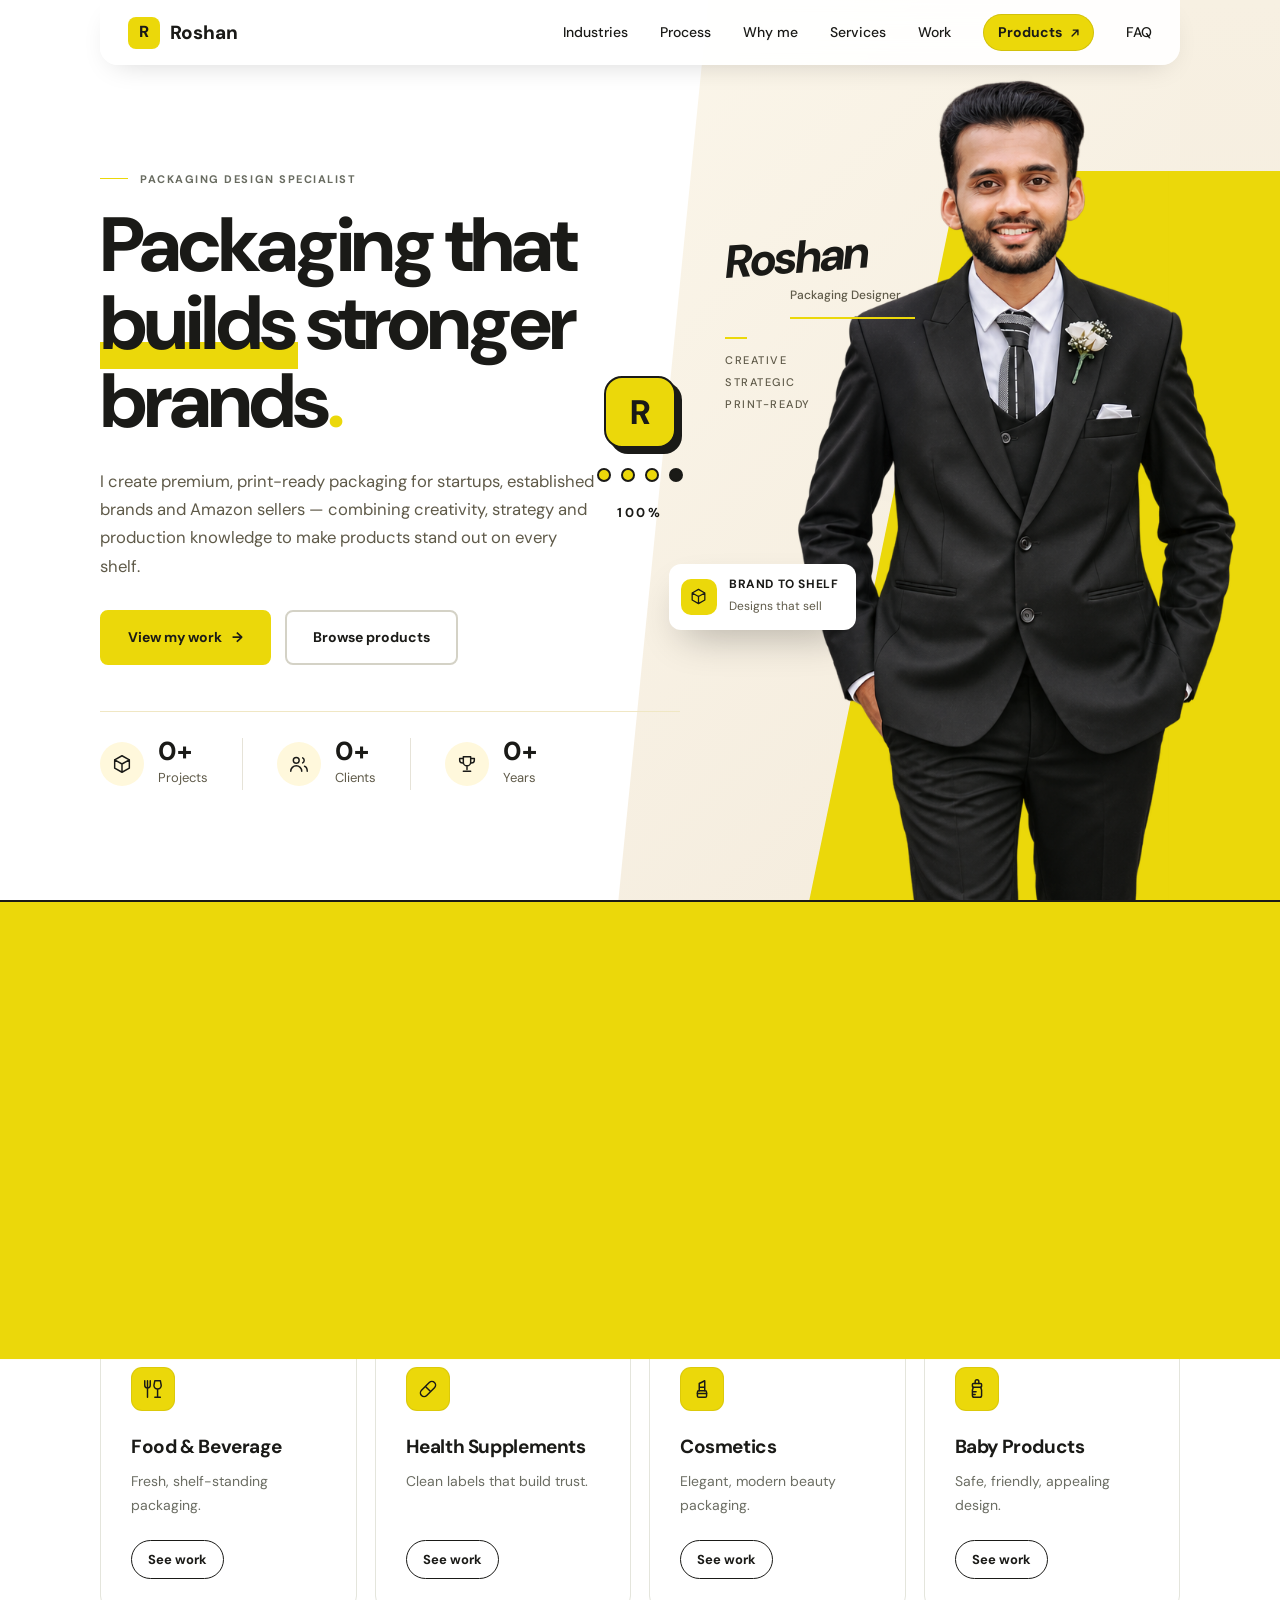
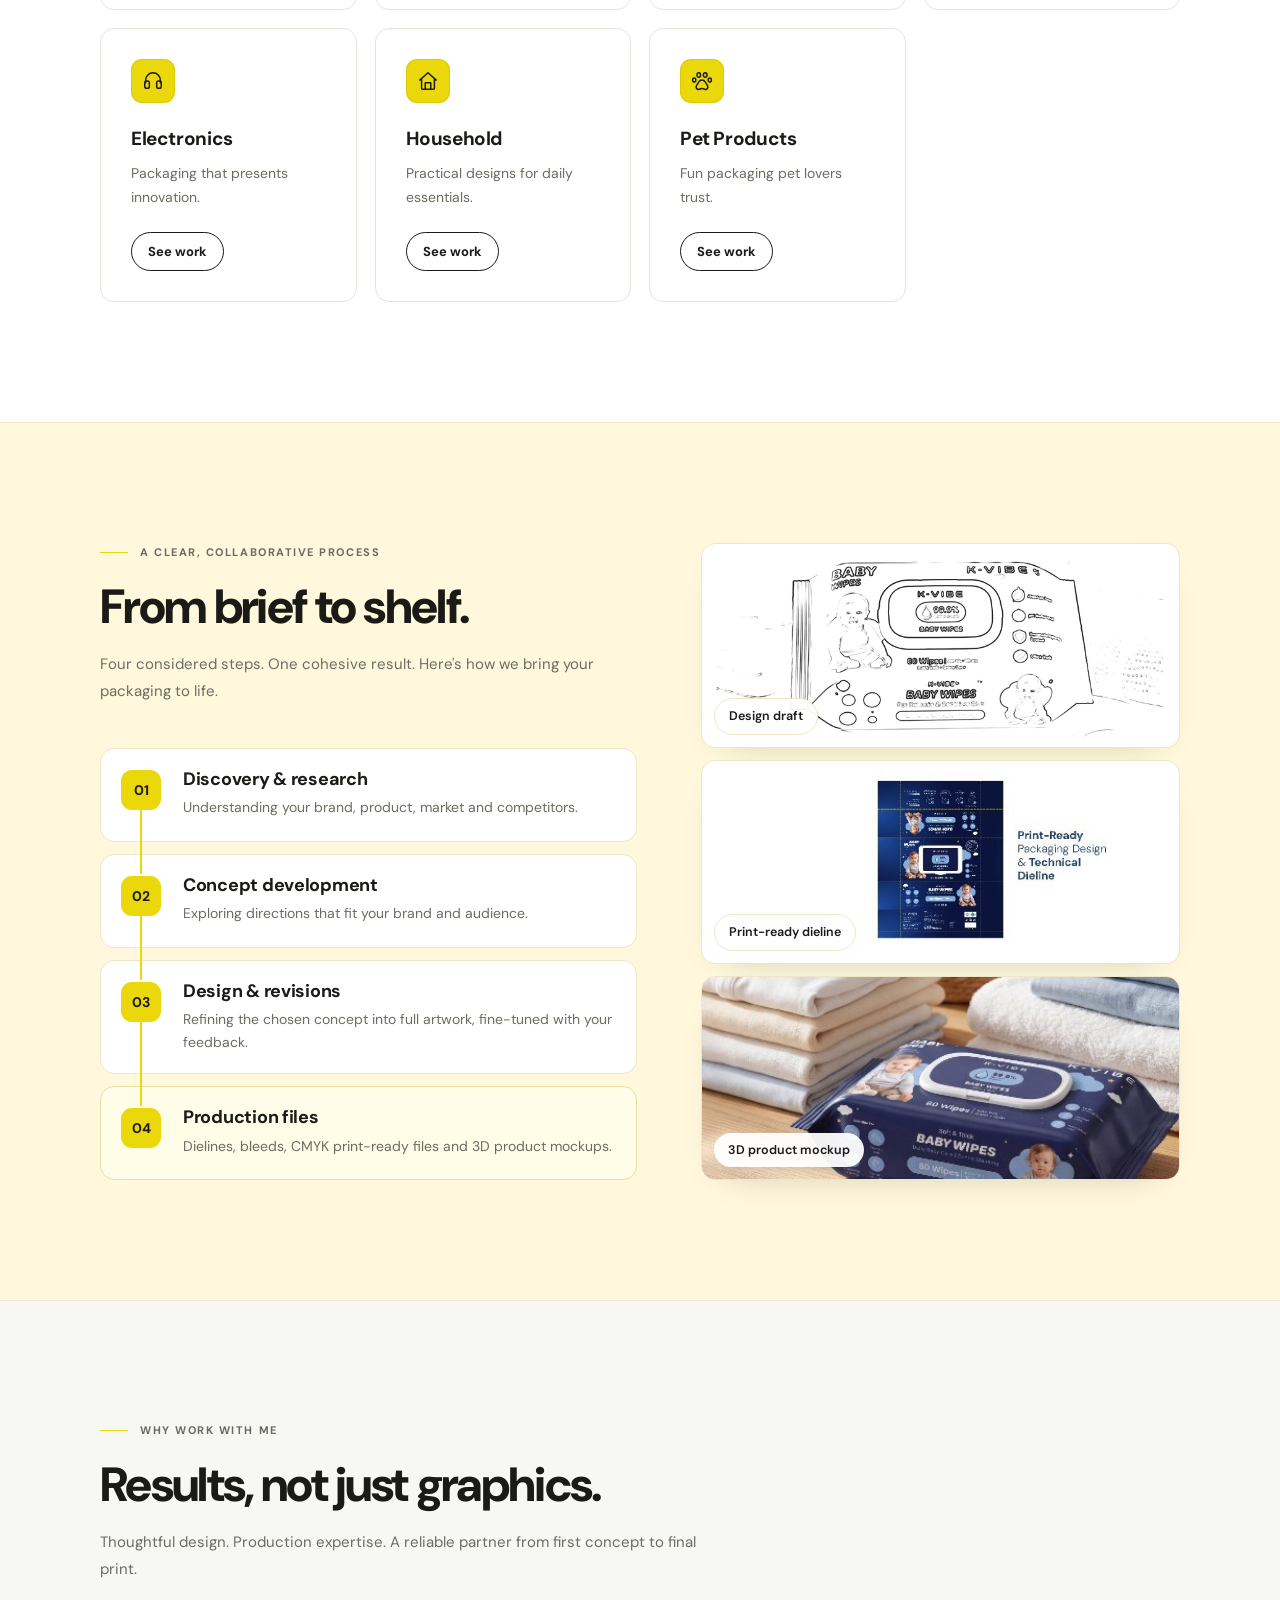
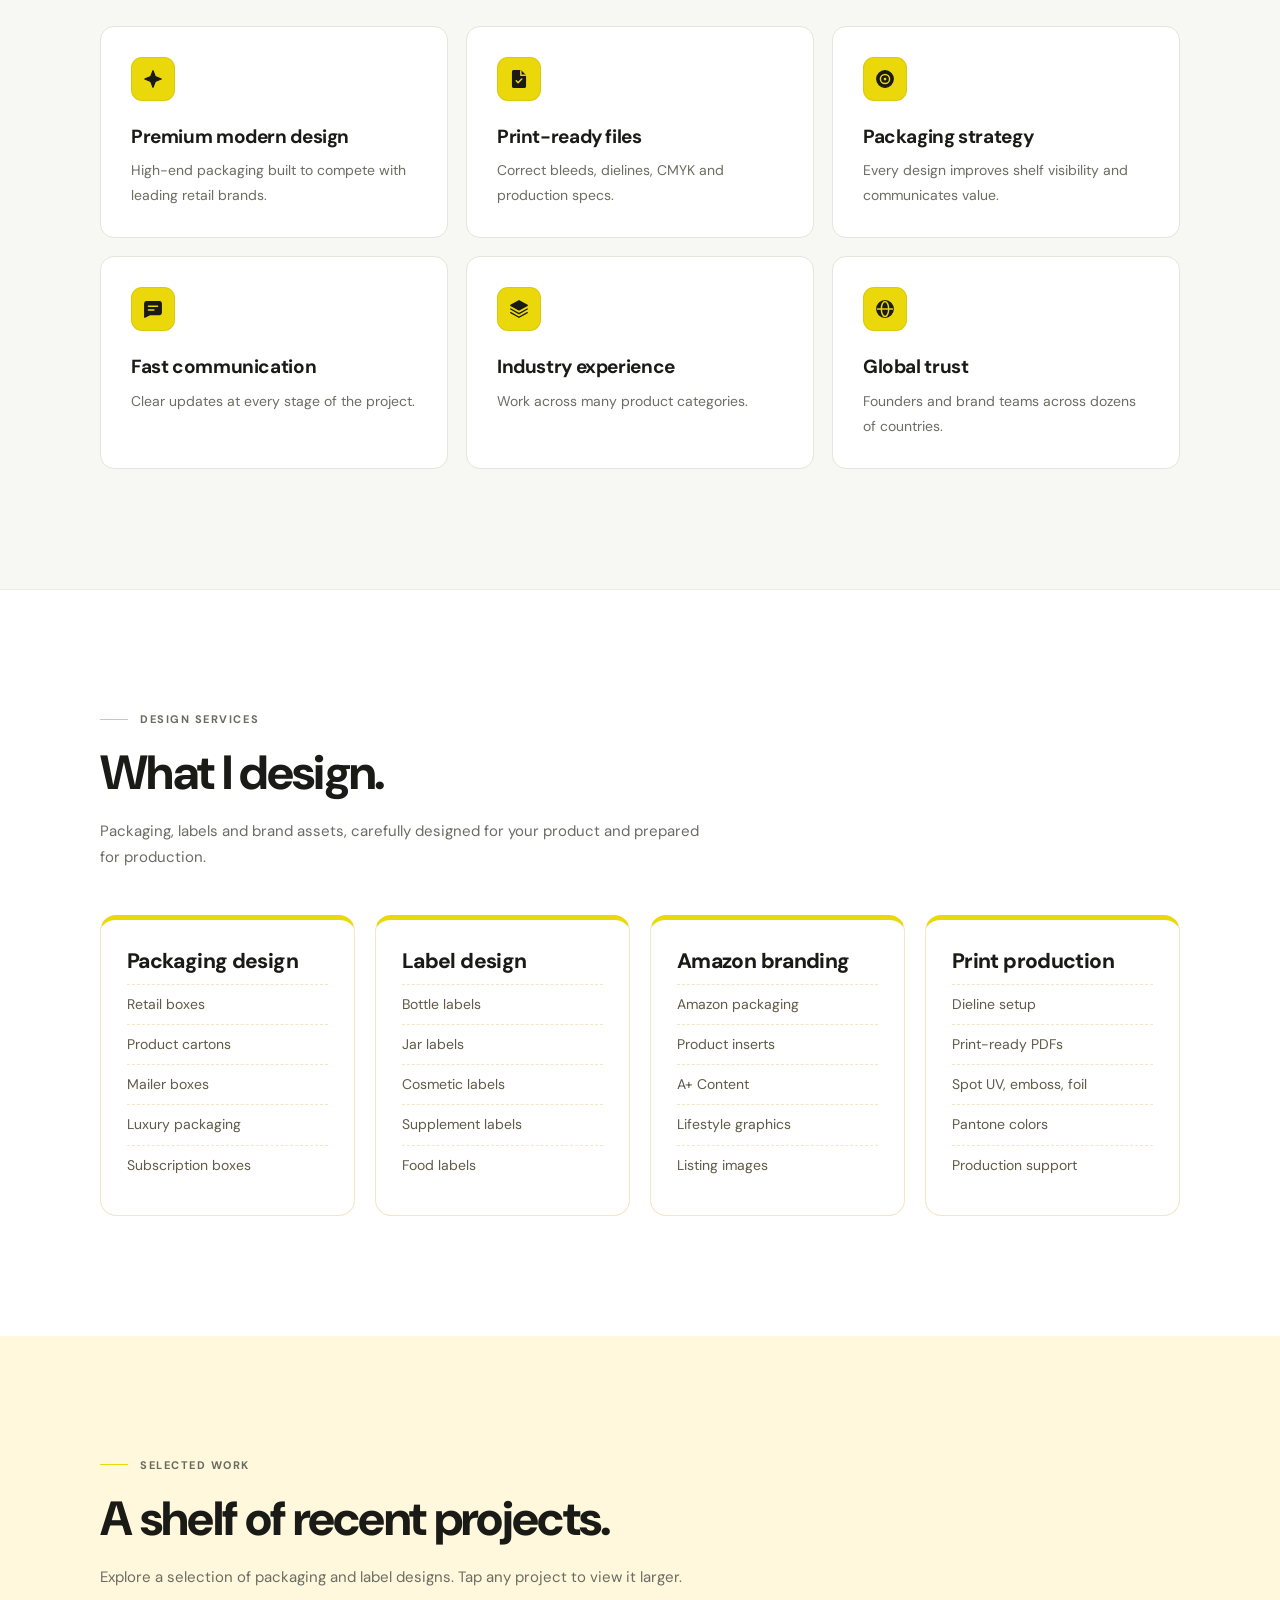
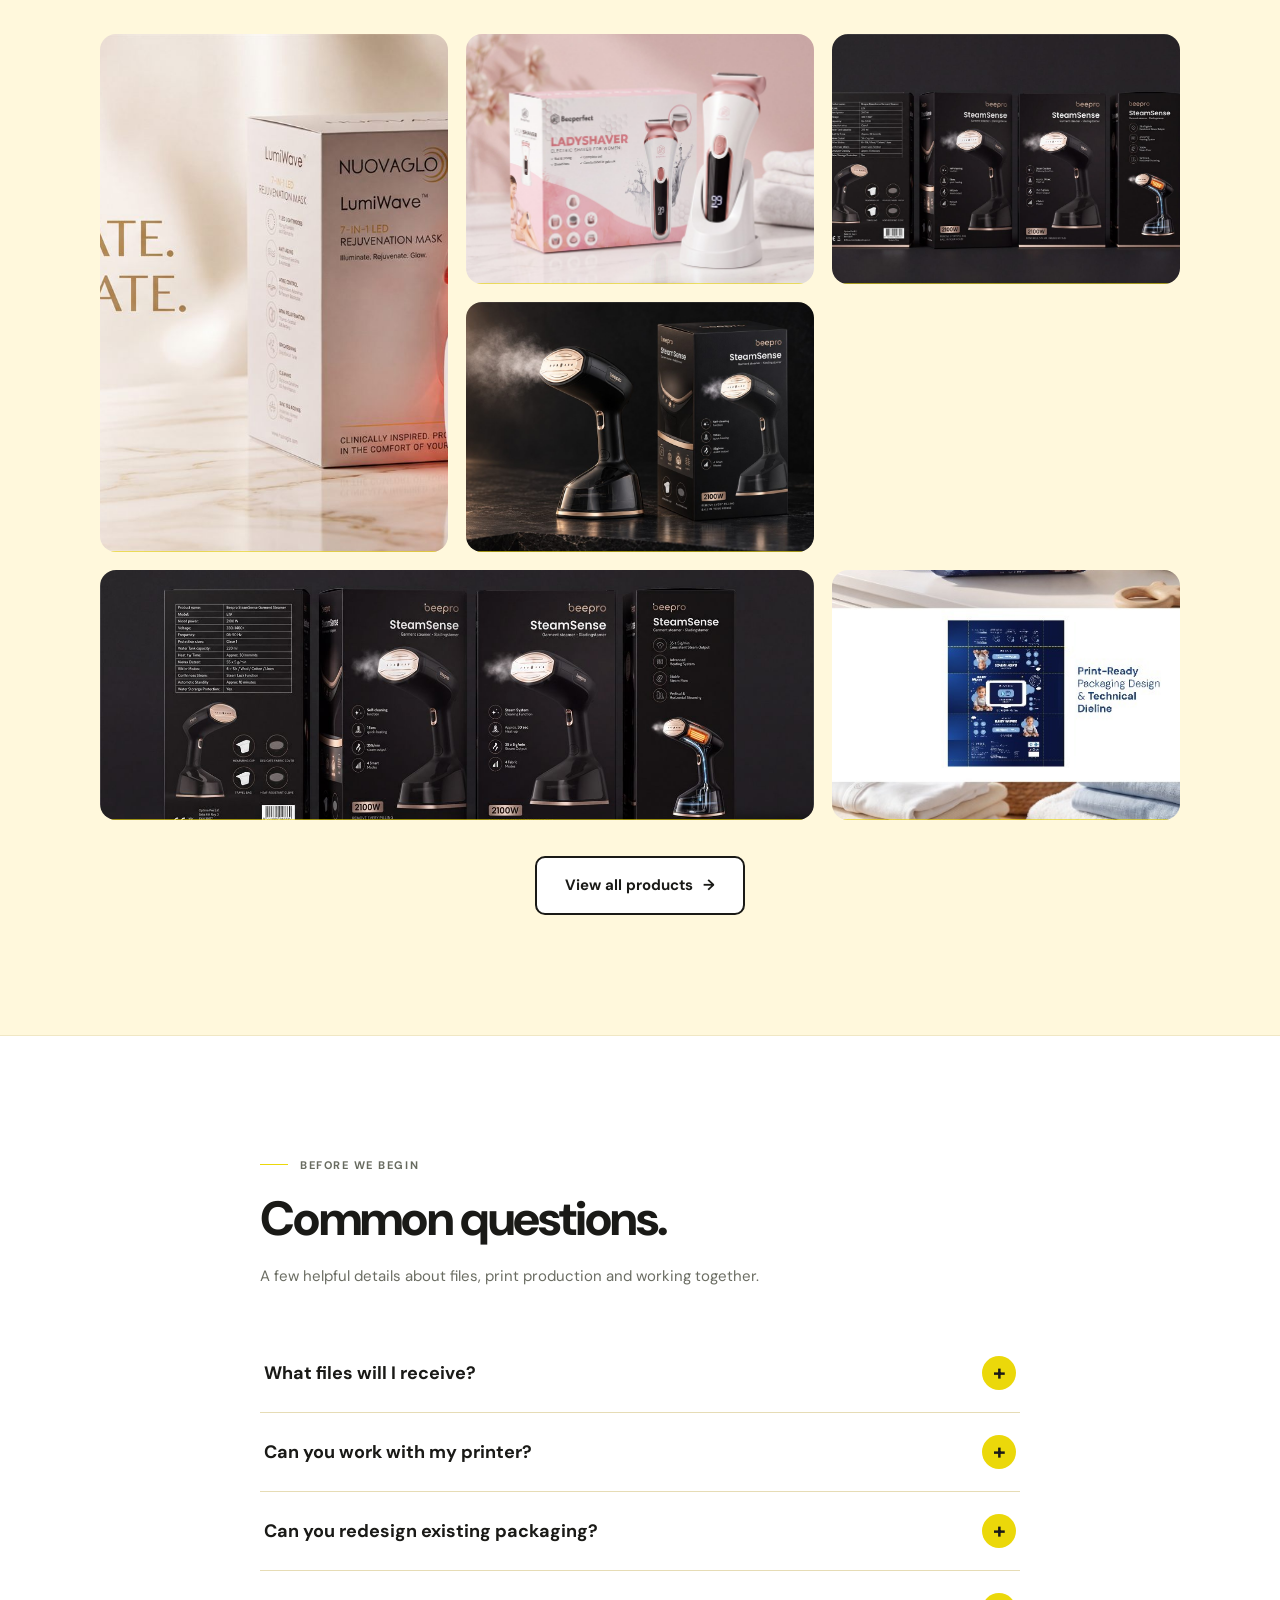
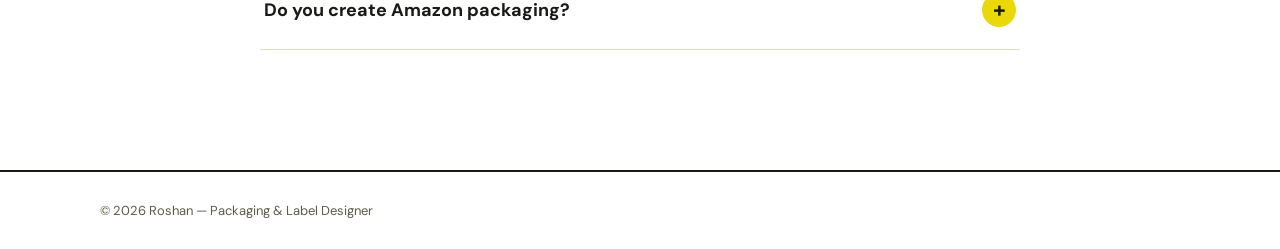
==== index.html @ 891d4c15 "Publish Roshan packaging portfolio site" ====
<!DOCTYPE html>
<html lang="en">
<head>
<meta charset="UTF-8">
<meta name="viewport" content="width=device-width, initial-scale=1, viewport-fit=cover">
<title>Roshan — Packaging &amp; Label Designer</title>
<meta name="description" content="Premium, print-ready packaging and label design for startups, established brands and Amazon sellers.">
<meta name="theme-color" content="#ebd80a">
<link rel="preconnect" href="https://fonts.googleapis.com">
<link rel="preconnect" href="https://fonts.gstatic.com" crossorigin>
<link href="https://fonts.googleapis.com/css2?family=DM+Sans:ital,opsz,wght@0,9..40,400;0,9..40,500;0,9..40,700;0,9..40,800;1,9..40,500&display=swap" rel="stylesheet">
<link rel="stylesheet" href="style.css">
</head>
<body class="loading">

<div id="preloader" aria-hidden="true">
  <i class="pane t"></i><i class="pane b"></i>
  <div class="pre-core">
    <div class="pre-logo"><i>R</i></div>
    <div class="cmyk"><i></i><i></i><i></i><i></i></div>
    <b id="pct">0%</b>
  </div>
</div>
<div id="progress"></div>

<header id="header">
  <div class="wrap bar">
    <a href="#top" class="logo"><i>R</i>Roshan</a>
    <nav id="nav">
      <a href="#industries">Industries</a><a href="#process">Process</a><a href="#why">Why me</a>
      <a href="#services">Services</a><a href="#work">Work</a><a href="products.html" class="nav-page">Products<svg viewBox="0 0 24 24" aria-hidden="true"><path d="M7 17 17 7M9 7h8v8"/></svg></a><a href="#faq">FAQ</a>
    </nav>
    <button id="burger" aria-label="Menu" aria-expanded="false"><span></span><span></span></button>
  </div>
</header>

<section class="hero" id="top">
  <div class="hero-inner">
    <div class="wrap hero-grid">
      <div class="hero-copy">
        <p class="eyebrow r-in" style="--d:.9s"><span></span>Packaging design specialist</p>
        <h1>
          <span class="ln"><span style="--d:1s">Packaging that</span></span>
          <span class="ln"><span style="--d:1.12s"><em>builds</em> stronger</span></span>
          <span class="ln"><span style="--d:1.24s">brands<b>.</b></span></span>
        </h1>
        <p class="lead r-in" style="--d:1.4s">I create premium, print-ready packaging for startups, established brands and Amazon sellers — combining creativity, strategy and production knowledge to make products stand out on every shelf.</p>
        <div class="cta r-in" style="--d:1.55s">
          <a href="#work" class="btn mag">View my work <span aria-hidden="true">→</span></a>
          <a href="products.html" class="btn ghost mag">Browse products</a>
        </div>
        <div class="stats r-in" style="--d:1.7s">
          <div class="stat">
            <span class="ico"><svg viewBox="0 0 24 24"><path d="M12 3l8 4.5v9L12 21l-8-4.5v-9L12 3zm0 9l8-4.5M12 12v9M12 12L4 7.5"/></svg></span>
            <p><b><i data-count="100">0</i>+</b><small>Projects</small></p>
          </div>
          <div class="stat">
            <span class="ico"><svg viewBox="0 0 24 24"><circle cx="9" cy="8" r="3.2"/><path d="M3 20c0-3.5 2.7-6 6-6s6 2.5 6 6M16 5.2a3.2 3.2 0 010 5.6M18 14.4c1.9.7 3 2.6 3 5.6"/></svg></span>
            <p><b><i data-count="50">0</i>+</b><small>Clients</small></p>
          </div>
          <div class="stat">
            <span class="ico"><svg viewBox="0 0 24 24"><path d="M8 4h8v6a4 4 0 01-8 0V4zM8 6H4v2a3 3 0 003 3M16 6h4v2a3 3 0 01-3 3M12 14v4M8 20h8"/></svg></span>
            <p><b><i data-count="5">0</i>+</b><small>Years</small></p>
          </div>
        </div>
      </div>
    </div>

    <div class="hero-visual">
      <div class="slab"></div>
      <img src="assets/Smiling Groom in Black Suit.png" alt="Roshan, packaging designer">
      <div class="sig r-in" style="--d:1.7s">
        <span class="script">Roshan</span>
        <small>Packaging Designer</small>
        <ul><li>Creative</li><li>Strategic</li><li>Print-ready</li></ul>
      </div>
      <div class="float-card r-in" style="--d:1.9s">
        <span class="ico sm"><svg viewBox="0 0 24 24"><path d="M12 3l8 4.5v9L12 21l-8-4.5v-9L12 3zm0 9l8-4.5M12 12v9M12 12L4 7.5"/></svg></span>
        <p><b>Brand to shelf</b><small>Designs that sell</small></p>
      </div>
    </div>
  </div>
</section>

<div class="marquee" aria-hidden="true"><div>
  <span>Food &amp; Beverage</span><span>Cosmetics</span><span>Supplements</span><span>Electronics</span><span>Pet Products</span><span>Baby Products</span><span>Household</span>
  <span>Food &amp; Beverage</span><span>Cosmetics</span><span>Supplements</span><span>Electronics</span><span>Pet Products</span><span>Baby Products</span><span>Household</span>
</div></div>

<section id="industries" class="sec">
  <div class="wrap">
    <div class="section-head rv"><p class="section-eyebrow">Industries I design for</p><h2>Packaging that sells on the shelf and prints right the first time.</h2>
      <p class="section-subtitle">I pair strong branding with production-ready artwork. Pick an industry to see selected work.</p></div>
    <div class="cards">
      <button class="card rv" data-industry="food"><span class="ic" aria-hidden="true"><svg viewBox="0 0 24 24" focusable="false"><path d="M3 3v5a3 3 0 0 0 6 0V3M6 3v18M14 3h6l1 5a4 4 0 0 1-8 0l1-5ZM17 12v9M14 21h6"/></svg></span><h3>Food &amp; Beverage</h3><p>Fresh, shelf-standing packaging.</p><span class="explore">See work</span></button>
      <button class="card rv" data-industry="health"><span class="ic" aria-hidden="true"><svg viewBox="0 0 24 24" focusable="false"><g transform="rotate(45 12 12)"><rect x="8" y="2" width="8" height="20" rx="4"/><path d="M8.4 12h7.2" style="stroke-linecap:butt"/></g></svg></span><h3>Health Supplements</h3><p>Clean labels that build trust.</p><span class="explore">See work</span></button>
      <button class="card rv" data-industry="cosmetics"><span class="ic" aria-hidden="true"><svg viewBox="0 0 24 24" focusable="false"><rect x="7" y="14" width="10" height="7" rx="1.5"/><path d="M9 14V6l6-3v11M9 10h6M7 17h10"/></svg></span><h3>Cosmetics</h3><p>Elegant, modern beauty packaging.</p><span class="explore">See work</span></button>
      <button class="card rv" data-industry="baby"><span class="ic" aria-hidden="true"><svg viewBox="0 0 24 24" focusable="false"><path d="M10 6V4a2 2 0 0 1 4 0v2M8 10l-1 3v6a2 2 0 0 0 2 2h6a2 2 0 0 0 2-2v-6l-1-3M7 15h4M7 18h3"/><rect x="7" y="6" width="10" height="4" rx="1"/></svg></span><h3>Baby Products</h3><p>Safe, friendly, appealing design.</p><span class="explore">See work</span></button>
      <button class="card rv" data-industry="electronics"><span class="ic" aria-hidden="true"><svg viewBox="0 0 24 24" focusable="false"><path d="M4 14v-3a8 8 0 0 1 16 0v3"/><rect x="3" y="12" width="5" height="8" rx="2"/><rect x="16" y="12" width="5" height="8" rx="2"/></svg></span><h3>Electronics</h3><p>Packaging that presents innovation.</p><span class="explore">See work</span></button>
      <button class="card rv" data-industry="household"><span class="ic" aria-hidden="true"><svg viewBox="0 0 24 24" focusable="false"><path d="m3 11 9-8 9 8M5 9.5V20a1 1 0 0 0 1 1h12a1 1 0 0 0 1-1V9.5M9 21v-7h6v7"/></svg></span><h3>Household</h3><p>Practical designs for daily essentials.</p><span class="explore">See work</span></button>
      <button class="card rv" data-industry="pet"><span class="ic" aria-hidden="true"><svg viewBox="0 0 24 24" focusable="false"><ellipse cx="8.5" cy="5.5" rx="2" ry="2.5"/><ellipse cx="15.5" cy="5.5" rx="2" ry="2.5"/><ellipse cx="3.5" cy="11" rx="1.75" ry="2.25"/><ellipse cx="20.5" cy="11" rx="1.75" ry="2.25"/><path d="M8.5 13a4 4 0 0 1 7 0l2.5 4a2.7 2.7 0 0 1-3.2 4L12 20l-2.8 1A2.7 2.7 0 0 1 6 17l2.5-4Z"/></svg></span><h3>Pet Products</h3><p>Fun packaging pet lovers trust.</p><span class="explore">See work</span></button>
    </div>
  </div>
</section>

<section id="process" class="sec">
  <div class="wrap proc">
    <div>
      <div class="section-head rv"><p class="section-eyebrow">A clear, collaborative process</p><h2>From brief to shelf.</h2><p class="section-subtitle">Four considered steps. One cohesive result. Here's how we bring your packaging to life.</p></div>
      <ol class="steps">
        <li class="rv"><b>Discovery &amp; research</b><p>Understanding your brand, product, market and competitors.</p></li>
        <li class="rv"><b>Concept development</b><p>Exploring directions that fit your brand and audience.</p></li>
        <li class="rv"><b>Design &amp; revisions</b><p>Refining the chosen concept into full artwork, fine-tuned with your feedback.</p></li>
        <li class="rv"><b>Production files</b><p>Dielines, bleeds, CMYK print-ready files and 3D product mockups.</p></li>
      </ol>
    </div>
    <div class="proc-show rv" aria-label="K-VIBE baby wipes: from design draft to print-ready dieline to 3D product mockup">
      <figure class="fit"><img loading="lazy" src="assets/process/step-draft.jpg?v=3" alt="Line-art draft of the K-VIBE baby wipes pack"><figcaption>Design draft</figcaption></figure>
      <figure class="fit"><img loading="lazy" src="assets/process/step-dieline.jpg" alt="Print-ready K-VIBE dieline with technical layout"><figcaption>Print-ready dieline</figcaption></figure>
      <figure><img loading="lazy" src="assets/process/step-final.jpg" alt="3D product mockup of the K-VIBE baby wipes pack"><figcaption>3D product mockup</figcaption></figure>
    </div>
  </div>
</section>

<section id="why" class="sec benefits">
  <div class="wrap">
    <div class="section-head rv">
      <p class="section-eyebrow">Why work with me</p><h2>Results, not just graphics.</h2>
      <p class="section-subtitle">Thoughtful design. Production expertise. A reliable partner from first concept to final print.</p>
    </div>
    <div class="grid3">
      <div class="tile rv"><span class="benefit-icon" aria-hidden="true"><svg viewBox="0 0 24 24" focusable="false"><path d="m12 3 2.5 6.5L21 12l-6.5 2.5L12 21l-2.5-6.5L3 12l6.5-2.5L12 3Z"/></svg></span><h3>Premium modern design</h3><p>High-end packaging built to compete with leading retail brands.</p></div>
      <div class="tile rv"><span class="benefit-icon" aria-hidden="true"><svg viewBox="0 0 24 24" focusable="false"><path d="M14 3H6a1 1 0 0 0-1 1v16a1 1 0 0 0 1 1h12a1 1 0 0 0 1-1V8l-5-5Z"/><path class="icon-detail" d="M14 3v5h5m-10 6 2 2 4-4"/></svg></span><h3>Print-ready files</h3><p>Correct bleeds, dielines, CMYK and production specs.</p></div>
      <div class="tile rv"><span class="benefit-icon" aria-hidden="true"><svg viewBox="0 0 24 24" focusable="false"><circle cx="12" cy="12" r="9"/><circle class="icon-detail" cx="12" cy="12" r="5"/><circle class="icon-cutout" cx="12" cy="12" r="1.5"/></svg></span><h3>Packaging strategy</h3><p>Every design improves shelf visibility and communicates value.</p></div>
      <div class="tile rv"><span class="benefit-icon" aria-hidden="true"><svg viewBox="0 0 24 24" focusable="false"><path d="M5 4h14a2 2 0 0 1 2 2v10a2 2 0 0 1-2 2H9l-6 3V6a2 2 0 0 1 2-2Z"/><path class="icon-detail" d="M7 9h10M7 13h6"/></svg></span><h3>Fast communication</h3><p>Clear updates at every stage of the project.</p></div>
      <div class="tile rv"><span class="benefit-icon" aria-hidden="true"><svg viewBox="0 0 24 24" focusable="false"><path d="m12 3 9 5-9 5-9-5 9-5Z"/><path class="icon-lines" d="m3 12 9 5 9-5M3 16l9 5 9-5"/></svg></span><h3>Industry experience</h3><p>Work across many product categories.</p></div>
      <div class="tile rv"><span class="benefit-icon" aria-hidden="true"><svg viewBox="0 0 24 24" focusable="false"><circle cx="12" cy="12" r="9"/><ellipse class="icon-detail" cx="12" cy="12" rx="4" ry="8.2"/><path class="icon-detail" d="M3.8 12h16.4"/></svg></span><h3>Global trust</h3><p>Founders and brand teams across dozens of countries.</p></div>
    </div>
  </div>
</section>

<section id="services" class="sec">
  <div class="wrap">
    <div class="section-head rv"><p class="section-eyebrow">Design services</p><h2>What I design.</h2><p class="section-subtitle">Packaging, labels and brand assets, carefully designed for your product and prepared for production.</p></div>
    <div class="grid4">
      <div class="svc rv"><h3>Packaging design</h3><ul><li>Retail boxes</li><li>Product cartons</li><li>Mailer boxes</li><li>Luxury packaging</li><li>Subscription boxes</li></ul></div>
      <div class="svc rv"><h3>Label design</h3><ul><li>Bottle labels</li><li>Jar labels</li><li>Cosmetic labels</li><li>Supplement labels</li><li>Food labels</li></ul></div>
      <div class="svc rv"><h3>Amazon branding</h3><ul><li>Amazon packaging</li><li>Product inserts</li><li>A+ Content</li><li>Lifestyle graphics</li><li>Listing images</li></ul></div>
      <div class="svc rv"><h3>Print production</h3><ul><li>Dieline setup</li><li>Print-ready PDFs</li><li>Spot UV, emboss, foil</li><li>Pantone colors</li><li>Production support</li></ul></div>
    </div>
  </div>
</section>

<section id="work" class="sec tint">
  <div class="wrap">
    <div class="section-head rv"><p class="section-eyebrow">Selected work</p><h2>A shelf of recent projects.</h2><p class="section-subtitle">Explore a selection of packaging and label designs. Tap any project to view it larger.</p></div>
    <div class="work">
      <figure class="rv w1"><img loading="lazy" src="assets/products/skincare-mask-box.jpg" alt="Skincare box system"><figcaption>Skincare box system</figcaption></figure>
      <figure class="rv"><img loading="lazy" src="assets/products/lady-shaver-box.jpg" alt="Lady Shaver Box"><figcaption>Lady Shaver Box</figcaption></figure>
      <figure class="rv"><img loading="lazy" src="assets/products/steamer-gift-box.jpg" alt="Steam Box"><figcaption>Steam Box</figcaption></figure>
      <figure class="rv"><img loading="lazy" src="assets/products/steamer-packaging.jpg" alt="Steamer packaging"><figcaption>Steamer packaging</figcaption></figure>
      <figure class="rv w2"><img loading="lazy" src="assets/products/steamer-gift-box.jpg" alt="Steamer gift box"><figcaption>Steamer gift box</figcaption></figure>
      <figure class="rv"><img loading="lazy" src="assets/mind MAP.jpeg" alt="Amazon insert card"><figcaption>Amazon insert card</figcaption></figure>
    </div>
    <div class="work-more rv"><a class="btn ghost" href="products.html">View all products <span aria-hidden="true">→</span></a></div>
  </div>
</section>

<section id="faq" class="sec">
  <div class="wrap narrow">
    <div class="section-head rv"><p class="section-eyebrow">Before we begin</p><h2>Common questions.</h2><p class="section-subtitle">A few helpful details about files, print production and working together.</p></div>
    <div class="faq">
      <div class="q rv"><button aria-expanded="false">What files will I receive?</button><div><p>AI source files, editable artwork, print-ready PDFs and high-resolution exports.</p></div></div>
      <div class="q rv"><button aria-expanded="false">Can you work with my printer?</button><div><p>Yes. I prepare artwork to your manufacturer's specs and can talk to your printer directly.</p></div></div>
      <div class="q rv"><button aria-expanded="false">Can you redesign existing packaging?</button><div><p>Absolutely. Refreshing an existing package or label is a common project.</p></div></div>
      <div class="q rv"><button aria-expanded="false">Do you create Amazon packaging?</button><div><p>Yes. I design for both retail shelves and e-commerce.</p></div></div>
    </div>
  </div>
</section>


<footer><div class="wrap"><span>© 2026 Roshan — Packaging &amp; Label Designer</span></div></footer>
<a href="#top" id="totop" aria-label="Back to top">↑</a>

<div class="modal" id="modal" aria-hidden="true">
  <div class="back" data-close></div>
  <div class="box" role="dialog" aria-modal="true" aria-labelledby="mTitle">
    <button class="x" data-close aria-label="Close">×</button>
    <h2 id="mTitle"></h2><p id="mDesc" class="muted"></p>
    <div class="gal" id="gal"></div>
  </div>
</div>

<script src="main.js"></script>
</body>
</html>
---- style.css ----
:root{
  --paper:#fff;--ink:#1a1a17;--soft:#5f5a49;--yellow:#ebd80a;--pale:#fff8dc;--pale2:#fff1b8;--line:#f0e7c4;
  --sans:'DM Sans',system-ui,-apple-system,'Segoe UI',sans-serif;
  --ease:cubic-bezier(.22,.68,0,1);--out:cubic-bezier(.16,1,.3,1);
}
*{margin:0;padding:0;box-sizing:border-box}
html{scroll-behavior:smooth;scroll-padding-top:80px;-webkit-text-size-adjust:100%}
body{font-family:var(--sans);background:var(--paper);color:var(--ink);line-height:1.65;overflow-x:hidden;-webkit-font-smoothing:antialiased}
body.loading{overflow:hidden}
img{max-width:100%;display:block}
a{color:inherit;text-decoration:none}
ul,ol{list-style:none}
button,input,textarea{font:inherit;color:inherit}
button{background:none;border:0;cursor:pointer}
::selection{background:var(--yellow);color:var(--ink)}
:focus-visible{outline:2px solid var(--ink);outline-offset:3px}
.wrap{width:min(1080px,100% - 40px);margin:0 auto}
.narrow{max-width:760px}
h1,h2,h3{font-weight:800;line-height:1.08;letter-spacing:-.03em}
h2{font-size:clamp(28px,4.4vw,50px)}
.muted{color:var(--soft);margin-top:16px}

.btn{display:inline-flex;align-items:center;justify-content:center;gap:10px;padding:15px 28px;background:var(--yellow);color:var(--ink);border-radius:10px;font-weight:700;font-size:15px;border:2px solid var(--yellow);transition:transform .35s var(--ease),box-shadow .35s,background .3s,color .3s}
.btn:hover{box-shadow:0 14px 28px -12px rgba(217,164,0,.9)}
.btn.ghost{background:#fff;border-color:var(--ink)}
.btn.ghost:hover{background:var(--ink);color:#fff;box-shadow:none}
.btn.small{padding:10px 18px;font-size:14px}

/* ===== entrance: curtain preloader ===== */
#preloader{position:fixed;inset:0;z-index:9999;display:grid;place-items:center;pointer-events:none}
.pane{position:absolute;left:0;right:0;height:50.5%;background:#fff;transition:transform 1.1s var(--out) .15s}
.pane.t{top:0}.pane.b{bottom:0;background:var(--yellow)}
.pre-core{position:relative;display:flex;flex-direction:column;align-items:center;gap:20px;transition:opacity .4s,transform .6s var(--ease)}
.pre-logo i{display:grid;place-items:center;width:72px;height:72px;border-radius:18px;background:var(--yellow);border:2px solid var(--ink);box-shadow:6px 6px 0 var(--ink);font:800 34px var(--sans);font-style:normal;animation:bob 1.2s var(--ease) infinite alternate}
@keyframes bob{to{transform:translateY(-8px) rotate(-4deg)}}
.cmyk{display:flex;gap:10px}
.cmyk i{width:14px;height:14px;border-radius:50%;background:var(--yellow);border:2px solid var(--ink);animation:pop 1s var(--ease) infinite alternate}
.cmyk i:nth-child(2){animation-delay:.12s}.cmyk i:nth-child(3){animation-delay:.24s}.cmyk i:nth-child(4){animation-delay:.36s;background:var(--ink)}
@keyframes pop{from{transform:scale(.55);opacity:.5}to{transform:scale(1.15);opacity:1}}
#pct{font-weight:700;letter-spacing:.2em;font-size:13px}
#preloader.done .pre-core{opacity:0;transform:scale(.9)}
#preloader.done .pane.t{transform:translateY(-101%)}
#preloader.done .pane.b{transform:translateY(101%)}
#progress{position:fixed;top:0;left:0;height:4px;width:100%;background:var(--yellow);transform:scaleX(0);transform-origin:left;z-index:900}

/* header */
#header{position:fixed;inset:0 0 auto;z-index:800;transition:transform .45s var(--ease),opacity .6s;}
body.loading #header{transform:translateY(-100%)}
#header.hide{transform:translateY(-100%)}
#header .bar{padding:14px 28px;background:rgba(255,255,255,.92);backdrop-filter:blur(12px);-webkit-backdrop-filter:blur(12px);border-radius:0 0 18px 18px;box-shadow:0 10px 30px -14px rgba(0,0,0,.2)}
.bar{display:flex;align-items:center;justify-content:space-between}
.logo{display:flex;align-items:center;gap:10px;font-weight:800;font-size:19px}
.logo i{width:32px;height:32px;border-radius:8px;background:var(--yellow);display:grid;place-items:center;font-style:normal;font-size:16px}
nav{display:flex;align-items:center;gap:32px}
nav a:not(.btn){font-size:14px;font-weight:500;position:relative}
nav a:not(.btn)::after{content:"";position:absolute;left:0;bottom:-6px;height:2px;width:100%;background:var(--yellow);transform:scaleX(0);transform-origin:left;transition:transform .3s var(--ease)}
nav a.on::after,nav a:hover::after{transform:scaleX(1)}
/* Products lives on its own page: show it as a yellow pill with an arrow */
nav a.nav-page{display:inline-flex;align-items:center;gap:6px;padding:7px 12px 7px 15px;border-radius:999px;background:var(--yellow);font-weight:700;box-shadow:inset 0 0 0 1px rgba(26,26,23,.12);transition:background .25s,color .25s}
nav a.nav-page::after{display:none}
nav a.nav-page svg{width:14px;height:14px;fill:none;stroke:currentColor;stroke-width:2.4;stroke-linecap:round;stroke-linejoin:round;transition:transform .3s var(--ease)}
nav a.nav-page:hover{background:var(--ink);color:#fff}
nav a.nav-page:hover svg{transform:translate(2px,-2px)}
nav a.nav-page.on{background:var(--ink);color:#fff}
#burger{display:none;width:40px;height:40px;position:relative}
#burger span{position:absolute;left:8px;right:8px;height:2px;background:var(--ink);transition:.35s var(--ease)}
#burger span:first-child{top:15px}#burger span:last-child{top:23px}
#burger.open span:first-child{top:19px;transform:rotate(45deg)}
#burger.open span:last-child{top:19px;transform:rotate(-45deg)}

/* ===== hero ===== */
.hero{position:relative;display:flex;min-height:clamp(640px,100svh,920px);overflow:hidden;background:#fff}
.hero::after{content:"";position:absolute;top:0;right:0;bottom:0;width:max(0px,calc((100% - 1440px) / 2));background:#f3eadb;z-index:0}
.hero-inner{position:relative;flex:1;width:min(1440px,100%);margin:0 auto;display:flex;align-items:center}
.hero-grid{position:relative;z-index:2;padding:130px 0 70px}
.hero-copy{max-width:580px}
.eyebrow{display:flex;align-items:center;gap:12px;font-size:11px;font-weight:700;letter-spacing:.14em;text-transform:uppercase;color:#686b60;margin-bottom:18px}
.eyebrow span{width:28px;height:1px;background:var(--yellow);flex:none}
.hero h1{font-size:clamp(42px,6vw,80px);line-height:1.02;letter-spacing:-.04em}
.ln{display:block;overflow:hidden;padding-bottom:.08em;margin-bottom:-.08em}
.ln>span{display:block;transform:translateY(110%) rotate(3deg);transform-origin:left bottom;transition:transform 1.1s var(--out) var(--d,0s)}
body:not(.loading) .ln>span{transform:none}
.hero h1 em{font-style:normal;position:relative;z-index:0;white-space:nowrap}
.hero h1 em::before{content:"";position:absolute;left:-.06em;right:-.06em;bottom:.06em;height:.34em;background:var(--yellow);z-index:-1;transform:scaleX(0);transform-origin:left;transition:transform 1s var(--out) 1.8s}
body:not(.loading) .hero h1 em::before{transform:scaleX(1)}
.hero h1 b{color:var(--yellow)}
.lead{margin-top:26px;color:var(--soft);font-size:clamp(15px,1.3vw,17px);line-height:1.7;max-width:500px}
.cta{display:flex;flex-wrap:wrap;gap:14px;margin-top:30px}
.cta .btn{padding:14px 26px;font-size:14px;border-radius:8px}
.cta .btn.ghost{border-color:#d4d2c6}
.cta .btn.ghost:hover{border-color:var(--ink)}
.stats{display:grid;grid-template-columns:repeat(3,auto);justify-content:start;margin-top:46px;padding-top:26px;border-top:1px solid var(--line)}
.stat{display:flex;align-items:center;gap:14px;padding:0 34px}
.stat:first-child{padding-left:0}
.stat+.stat{border-left:1px solid #e6e3d8}
.stat p b{display:block;font:800 26px var(--sans);line-height:1}
.stat p b i{font-style:normal}
.stat small{font-size:13px;color:var(--soft)}
.ico{flex:none;width:44px;height:44px;border-radius:50%;background:var(--pale);display:grid;place-items:center}
.ico svg{width:22px;height:22px;fill:none;stroke:var(--ink);stroke-width:1.6;stroke-linecap:round;stroke-linejoin:round}
.ico.sm{width:36px;height:36px;border-radius:10px;background:var(--yellow)}
.ico.sm svg{width:19px;height:19px}

.r-in{opacity:0;transform:translateY(30px);transition:opacity .9s var(--ease) var(--d,0s),transform .9s var(--ease) var(--d,0s)}
body:not(.loading) .r-in{opacity:1;transform:none}

/* hero visual: panel wipes in, slab rises, photo slides up */
.hero-visual{position:absolute;top:0;right:0;bottom:0;width:52%;z-index:1;background:linear-gradient(135deg,#fbf6ea,#f3eadb);clip-path:polygon(16% 0,100% 0,100% 100%,0 100%);transform:translateX(18%);opacity:0;transition:transform 1.4s var(--out) .75s,opacity 1s .75s}
body:not(.loading) .hero-visual{transform:none;opacity:1}
.slab{position:absolute;left:34%;right:2%;top:19%;bottom:0;background:var(--yellow);clip-path:polygon(42% 0,100% 0,100% 100%,0 100%)}
.hero-visual>img{position:absolute;left:50%;bottom:0;transform:translate(-46%,12%);opacity:0;height:92%;width:auto;max-width:none;object-fit:contain;object-position:bottom;transition:transform 1.3s var(--out) 1.15s,opacity 1s 1.15s}
body:not(.loading) .hero-visual>img{transform:translateX(-46%);opacity:1}
.sig{position:absolute;left:19%;top:26%;z-index:3;width:190px}
.script{display:block;font-weight:800;font-style:italic;font-size:46px;letter-spacing:-.04em;line-height:.95;color:var(--ink);transform:rotate(-4deg)}
.sig small{display:block;margin:8px 0 0 auto;padding:0 14px 12px 0;font-size:12px;font-weight:500;color:var(--soft);border-bottom:2px solid var(--yellow);width:max-content}
.sig ul{margin-top:18px;position:relative;padding-top:12px}
.sig ul::before{content:"";position:absolute;top:0;left:0;width:22px;height:2px;background:var(--yellow)}
.sig li{font-size:11px;font-weight:500;letter-spacing:.14em;text-transform:uppercase;color:var(--soft);line-height:2}
.float-card{position:absolute;left:9%;bottom:30%;z-index:3;display:flex;align-items:center;gap:12px;padding:12px 18px 12px 12px;background:#fff;border-radius:12px;box-shadow:0 18px 40px -14px rgba(0,0,0,.3)}
.float-card.r-in{animation:float 5s ease-in-out 2.6s infinite alternate}
.float-card b{display:block;font:700 12px var(--sans);letter-spacing:.05em;text-transform:uppercase}
.float-card small{font-size:12px;color:var(--soft)}
/* 1080px page width: keep the original hero layout inside the same column on desktop */
@media(min-width:1001px){
  .hero::after{display:none}
  .hero-inner{flex:none;width:min(1080px,100% - 40px)}
  .hero-inner .hero-grid{width:100%}
  /* carry the cream panel and yellow slab out to the right edge of the screen */
  .hero-visual{clip-path:polygon(16% 0,calc(100% + 50vw) 0,calc(100% + 50vw) 100%,0 100%)}
  .hero-visual::before,.hero-visual::after{content:"";position:absolute;bottom:0;width:50vw;z-index:-1}
  .hero-visual::before{top:0;left:100%;background:linear-gradient(#f7f0e2,#f3eadb)}
  .hero-visual::after{top:19%;left:97%;background:var(--yellow)}
  /* nudge the photo right so it clears the signature text */
  .hero-visual>img{left:66%}
}
/* narrower desktops: less room on the right, so shift the photo less and the signature left */
@media(min-width:1001px) and (max-width:1239px){
  .hero-visual>img{left:60%}
  .sig{left:13%}
}
@keyframes float{to{translate:0 -10px}}

.marquee{background:var(--yellow);overflow:hidden;padding:15px 0;border-block:2px solid var(--ink)}
.marquee div{display:flex;width:max-content;animation:slide 30s linear infinite}
.marquee span{font:700 18px var(--sans);padding:0 26px;white-space:nowrap}
.marquee span::after{content:"";display:inline-block;width:8px;height:8px;background:var(--ink);border-radius:50%;margin-left:52px}
@keyframes slide{to{transform:translateX(-50%)}}

/* sections */
.sec{padding:clamp(64px,10vw,120px) 0}
.sec.tint{background:var(--pale)}
.sec.dark{background:var(--yellow)}
.head{max-width:720px;margin-bottom:clamp(32px,5vw,52px)}
.head p{margin-top:16px;color:var(--soft);font-size:clamp(15px,1.5vw,17px)}
.dark .head p,.dark .muted{color:#3b3626}

.rv{opacity:0;transform:translateY(40px) scale(.98);transition:opacity .9s var(--out),transform .9s var(--out);transition-delay:var(--sd,0s)}
.rv.in{opacity:1;transform:none}
.steps li.rv{transform:translateX(-36px)}
.steps li.rv.in{transform:none}

.cards{display:grid;grid-template-columns:repeat(4,1fr);gap:18px}
.card{display:flex;flex-direction:column;align-items:flex-start;text-align:left;padding:26px 24px;background:#fff;border:1px solid var(--line);border-radius:16px;transition:border-color .3s,box-shadow .4s,opacity .9s var(--out),transform .9s var(--out)}
.card:hover{border-color:var(--yellow);box-shadow:0 22px 40px -20px rgba(217,164,0,.7)}
.ic{width:56px;height:56px;display:grid;place-items:center;font-size:26px;background:var(--yellow);border-radius:14px;margin-bottom:18px;transition:transform .4s var(--ease),background .3s}
.ic svg{width:28px;height:28px;fill:none;stroke:currentColor;stroke-width:1.65;stroke-linecap:round;stroke-linejoin:round}
.card:hover .ic{transform:rotate(-8deg) scale(1.1);background:var(--yellow)}
.card h3{font-size:20px;margin-bottom:6px}
.card p{font-size:14px;color:var(--soft);flex:1}
.explore{margin-top:20px;padding:9px 18px;border:2px solid var(--ink);border-radius:99px;font-size:13px;font-weight:700;transition:background .3s,color .3s}
.card:hover .explore,.card:focus-visible .explore{background:var(--ink);color:#fff}
/* Industry cards: match the Why me tiles (border, radius, icon square, type, hover) */
#industries .cards{gap:18px}
#industries .card{padding:30px;background:#fff;border:1px solid #e4e5dc;border-radius:14px;box-shadow:none;transition:border-color .3s,box-shadow .3s,opacity .9s var(--out),transform .9s var(--out)}
#industries .card.in:hover{transform:translateY(-3px);border-color:#d6d6bd;box-shadow:0 10px 28px -16px rgba(30,34,18,.18)}
#industries .ic{width:44px;height:44px;margin-bottom:24px;border:1px solid rgba(26,26,23,.08);border-radius:11px;background:var(--yellow);color:var(--ink)}
#industries .ic svg{width:22px;height:22px;stroke-width:1.6}
#industries .card:hover .ic{transform:none}
#industries .card h3{font-size:19px;font-weight:700;line-height:1.3;letter-spacing:-.02em;margin-bottom:9px}
#industries .card p{font-size:14px;line-height:1.75;color:#6b6d63}
#industries .explore{margin-top:22px;padding:8px 16px;border-width:1px;font-size:13px}
@media(max-width:700px){#industries .card{padding:26px}}

.grid3{display:grid;grid-template-columns:repeat(3,1fr);gap:20px}
.grid4{display:grid;grid-template-columns:repeat(4,1fr);gap:20px}
.tile{padding:32px 28px;background:#fff;border:2px solid var(--ink);border-radius:16px;box-shadow:6px 6px 0 var(--ink);transition:box-shadow .4s,opacity .9s var(--out),transform .9s var(--out)}
.tile:hover{transform:translate(-3px,-3px);box-shadow:9px 9px 0 var(--ink)}
.tile h3{font-size:20px;margin-bottom:10px}
.tile p{font-size:15px;color:var(--soft)}

/* Refined benefits section: soft surfaces and restrained brand accents. */
#why{background:#f7f7f3;border-block:1px solid #ecece5}
#why .grid3{gap:18px}
#why .tile{padding:30px;background:#fff;border:1px solid #e4e5dc;border-radius:14px;box-shadow:none;transition:border-color .3s,box-shadow .3s,opacity .9s var(--out),transform .9s var(--out)}
#why .tile:hover{transform:translateY(-3px);border-color:#d6d6bd;box-shadow:0 10px 28px -16px rgba(30,34,18,.18)}
#why .benefit-icon{display:grid;place-items:center;width:44px;height:44px;margin-bottom:24px;border:1px solid rgba(26,26,23,.08);box-shadow:none;border-radius:11px;background:var(--yellow);color:var(--ink)}
#why .benefit-icon svg{width:22px;height:22px;fill:currentColor;stroke:currentColor;stroke-width:1.4;stroke-linecap:round;stroke-linejoin:round}
#why .benefit-icon .icon-detail{fill:none;stroke:var(--yellow);stroke-width:1.6}
#why .benefit-icon .icon-cutout{fill:var(--yellow);stroke:none}
#why .benefit-icon .icon-lines{fill:none}
#why .tile h3{font-size:19px;font-weight:700;line-height:1.3;letter-spacing:-.02em;margin-bottom:9px}
#why .tile p{font-size:14px;line-height:1.75;color:#6b6d63;max-width:310px}
@media(max-width:700px){
  #why .tile{padding:26px}
}
.svc{padding:30px 26px;background:#fff;border:1px solid var(--line);border-top:5px solid var(--yellow);border-radius:16px;transition:box-shadow .4s,opacity .9s var(--out),transform .9s var(--out)}
.svc:hover{transform:translateY(-8px);box-shadow:0 24px 44px -22px rgba(217,164,0,.7)}
.svc h3{font-size:21px;margin-bottom:12px}
.svc li{font-size:14px;color:var(--soft);padding:8px 0;border-top:1px dashed var(--line)}

.work{display:grid;grid-template-columns:repeat(3,1fr);grid-auto-rows:clamp(200px,20vw,250px);gap:18px}
.work figure{position:relative;overflow:hidden;border-radius:16px;cursor:zoom-in;background:var(--pale2)}
.work .w1{grid-row:span 2}.work .w2{grid-column:span 2}
.work-more{display:flex;justify-content:center;margin-top:36px}
.work img{width:100%;height:100%;object-fit:cover;transition:transform .8s var(--ease)}
.work figure:hover img{transform:scale(1.07)}
.work figcaption{position:absolute;inset:auto 0 0;padding:14px 18px;background:var(--yellow);font-weight:700;transform:translateY(100%);transition:transform .5s var(--ease)}
.work figure:hover figcaption{transform:none}

.proc{display:grid;grid-template-columns:1fr 1fr;gap:70px;align-items:start}
.proc .head{margin-bottom:40px}
.proc-img{position:sticky;top:110px;aspect-ratio:4/5;overflow:hidden;border-radius:20px;border:2px solid var(--ink);box-shadow:10px 10px 0 var(--ink);background:var(--pale2)}
.proc-img img{width:100%;height:100%;object-fit:cover}

.steps{position:relative;padding-left:56px;counter-reset:s}
.steps li{position:relative;padding-bottom:40px;counter-increment:s}
.steps li:last-child{padding-bottom:0}
.steps li::before{content:counter(s);position:absolute;left:-56px;top:-4px;width:40px;height:40px;border-radius:50%;background:var(--yellow);border:2px solid var(--ink);display:grid;place-items:center;font:700 14px var(--sans);z-index:1}
.steps b{font:700 21px var(--sans)}
.steps p{color:var(--soft);font-size:15px;margin-top:4px}

/* Process: independent, numbered cards without a connecting timeline. */
#process{background:var(--pale);border-top:1px solid var(--line)}
/* Work and FAQ share the pale yellow background; a hairline separates them */
#faq{border-top:1px solid var(--line)}
#process .proc{grid-template-columns:1.12fr 1fr;gap:64px}
#process .steps{padding:0;display:grid;gap:12px}
#process .steps li{padding:19px 22px 19px 82px;background:#fff;border:1px solid #eee6c4;border-radius:14px;min-height:94px;transition:opacity .9s var(--out),transform .9s var(--out),background .25s,border-color .25s}
#process .steps li:hover{background:#fffdf3;border-color:#e2d48e}
#process .steps li::before{content:counter(s,decimal-leading-zero);left:20px;top:21px;width:40px;height:40px;border:0;border-radius:11px;background:var(--yellow);font-size:14px;font-weight:700;font-variant-numeric:tabular-nums}
#process .steps b{display:block;font-size:18px;font-weight:700;line-height:1.3;letter-spacing:-.015em}
#process .steps p{font-size:14px;line-height:1.65;color:#6b6d63;margin-top:5px}
#process .steps li:last-child{background:#fffce7;border-color:#e9dfa0}
/* yellow connector between the number badges to show the flow */
#process .steps li:not(:last-child)::after{content:"";position:absolute;left:39px;top:61px;bottom:-33px;width:2px;background:var(--yellow);z-index:2;pointer-events:none}
#process .proc-img{border:1px solid #e4e5dc;border-radius:18px;box-shadow:0 14px 40px -24px rgba(30,34,18,.2);aspect-ratio:4/5;background:#f7f7f3}
#process .proc-img img{height:100%;object-fit:cover}
/* three-stage case study panel, stretched to match the text column top and bottom */
#process .proc{align-items:stretch}
.proc-show{display:flex;flex-direction:column;gap:12px;height:100%}
.proc-show figure{position:relative;flex:1;min-height:150px;overflow:hidden;border-radius:14px;border:1px solid #eee6c4;background:#fff;box-shadow:0 14px 34px -26px rgba(30,34,18,.35)}
.proc-show img{position:absolute;inset:0;width:100%;height:100%;object-fit:cover;transition:transform .8s var(--out)}
.proc-show figure.fit img{object-fit:contain;padding:10px 0}
.proc-show figure:hover img{transform:scale(1.03)}
.proc-show figcaption{position:absolute;left:12px;bottom:12px;padding:7px 14px;background:rgba(255,255,255,.94);border-radius:999px;font-size:12.5px;font-weight:600;color:var(--ink);box-shadow:0 6px 16px -8px rgba(0,0,0,.25)}
.proc-show figure.fit figcaption{box-shadow:none;border:1px solid #eee6c4}
@media(max-width:1000px){#process .proc{grid-template-columns:1fr;gap:40px}.proc-show figure{min-height:0;aspect-ratio:2/1;flex:none}}
@media(max-width:560px){
  #process .steps li{padding:18px 18px 18px 74px}
  #process .steps li::before{left:17px;top:19px;width:38px;height:38px}
  #process .steps li:not(:last-child)::after{left:35px;top:57px;bottom:-31px}
  #process .steps b{font-size:17px}
}

/* One shared heading system for every content section. */
.section-head{max-width:720px;margin-bottom:44px}
.section-head .section-eyebrow{display:flex;align-items:center;gap:12px;margin:0 0 18px;font-size:11px;font-weight:700;line-height:1.65;letter-spacing:.14em;text-transform:uppercase;color:#686b60}
.section-eyebrow::before{content:"";width:28px;height:1px;flex:none;background:var(--yellow)}
.section-head h2{font-size:clamp(32px,4vw,48px);line-height:1.12;letter-spacing:-.035em;font-weight:800;margin:0}
.section-head .section-subtitle{max-width:600px;margin:18px 0 0;font-size:15px;line-height:1.75;font-weight:400;color:#6b6d63}
.dark .section-eyebrow,.dark .section-subtitle{color:#3b3626}
.dark .section-eyebrow::before{background:var(--ink)}
@media(max-width:700px){.section-head{margin-bottom:30px}}

.q{border-bottom:1px solid #e6dcb5}
.q button{width:100%;display:flex;justify-content:space-between;align-items:center;gap:16px;padding:22px 4px;font:700 clamp(16px,2vw,18px) var(--sans);text-align:left}
.q button::after{content:"+";font-size:22px;line-height:1;width:34px;height:34px;display:grid;place-items:center;flex:none;border-radius:50%;background:var(--yellow);transition:transform .35s var(--ease)}
.q.open button::after{transform:rotate(45deg)}
.q>div{display:grid;grid-template-rows:0fr;transition:grid-template-rows .4s var(--ease)}
.q.open>div{grid-template-rows:1fr}
.q>div p{overflow:hidden;color:var(--soft);font-size:15px}
.q.open>div p{padding-bottom:22px}

.two{display:grid;grid-template-columns:.9fr 1.1fr;gap:70px;align-items:start}
.info{margin-top:26px;font-weight:500}
.info span{display:block;font-size:13px;font-weight:700;margin-bottom:2px;opacity:.7}
form{display:grid;gap:16px}
label{font-size:13px;font-weight:700;display:grid;gap:8px}
input,textarea{width:100%;background:#fff;border:2px solid var(--ink);border-radius:10px;padding:14px 16px;font-weight:400;transition:box-shadow .3s}
input:focus,textarea:focus{outline:0;box-shadow:5px 5px 0 var(--ink)}
textarea{min-height:130px;resize:vertical}
form .btn{justify-self:start;background:var(--ink);border-color:var(--ink);color:#fff}
footer{background:#fff;border-top:2px solid var(--ink);color:var(--soft);padding:28px 0 calc(28px + env(safe-area-inset-bottom,0px));font-size:13px}
footer .wrap{display:flex;justify-content:space-between;flex-wrap:wrap;gap:12px}
#totop{position:fixed;right:20px;bottom:calc(20px + env(safe-area-inset-bottom,0px));width:46px;height:46px;border-radius:50%;background:var(--yellow);border:2px solid var(--ink);font-weight:700;display:grid;place-items:center;z-index:700;opacity:0;transform:translateY(16px);pointer-events:none;transition:.35s var(--ease)}
#totop.show{opacity:1;transform:none;pointer-events:auto}

/* modal */
.modal{position:fixed;inset:0;z-index:9000;display:grid;place-items:center;padding:20px;visibility:hidden;opacity:0;transition:opacity .35s,visibility .35s}
.modal.open{visibility:visible;opacity:1}
.back{position:absolute;inset:0;background:rgba(26,22,5,.6);backdrop-filter:blur(8px)}
.box{
  position:relative;
  width:min(1100px,100%);
  max-height:90vh;
  overflow-y:auto;
  overflow-x:hidden;
  background:#fff;
  border-top:6px solid var(--yellow);
  border-radius:20px;
  padding:clamp(22px,4vw,42px);
  transform:translateY(30px) scale(.97);
  transition:transform .45s var(--ease);
}
.modal.open .box{transform:none}
.box h2{font-size:clamp(24px,4vw,42px);padding-right:50px}
.box .muted{margin:8px 0 26px}
.x{position:absolute;top:16px;right:16px;width:42px;height:42px;border:2px solid var(--ink);border-radius:50%;font-size:24px;line-height:1;transition:.3s}
.x:hover{background:var(--yellow);transform:rotate(90deg)}
.gal{
  display:flex;
  flex-direction:column;
  gap:24px;
}

.gal a{
  display:block;
  width:100%;
  overflow:visible;
  border-radius:12px;
  background:var(--pale);
}

.gal img{
  display:block;
  width:100%;
  height:auto;
  max-width:100%;
  object-fit:contain;
  border-radius:12px;
  transition:transform .6s var(--ease);
}

.gal a:hover img{
  transform:scale(1.01);
}

.box.single .gal{
  display:block;
}

.box.single .gal a{
  width:100%;
  max-height:none;
}

.box.single .gal img{
  width:100%;
  height:auto;
  max-height:none;
  object-fit:contain;
}
/* ===== responsive ===== */
@media(max-width:1100px){
  .cards{grid-template-columns:repeat(3,1fr)}
  .grid4{grid-template-columns:repeat(2,1fr)}
  nav{gap:22px}
}
@media(max-width:1000px){
  .cards,.grid3{
  grid-template-columns:repeat(2,1fr)
}
  .work{grid-template-columns:repeat(2,1fr)}.work .w2{grid-column:span 2}
  .two,.proc{grid-template-columns:1fr;gap:44px}
  .proc-img{position:relative;top:0;aspect-ratio:4/3}

  #burger{display:block}
  nav{position:fixed;inset:0 0 auto;padding:90px 24px 30px;flex-direction:column;align-items:flex-start;gap:18px;background:#fff;border-bottom:4px solid var(--yellow);box-shadow:0 20px 40px rgba(0,0,0,.12);transform:translateY(-110%);transition:transform .5s var(--ease);z-index:-1}
  nav.open{transform:none}
  nav a:not(.btn){font-size:24px;font-weight:700}
  nav a.nav-page{margin-left:-15px;padding:6px 16px 6px 15px}
  nav a.nav-page svg{width:18px;height:18px}

  .hero{min-height:0}
  .hero::after{display:none}
  .hero-inner{flex-direction:column;align-items:stretch}
  .hero-grid{padding:110px 0 30px}
  .hero-visual{position:relative;width:100%;height:min(520px,120vw);clip-path:none;transform:translateY(60px)}
  .slab{left:22%;top:14%}
  .hero-visual>img{height:100%}
  .sig{left:6%;top:12%}
  .float-card{left:6%;bottom:12%}
}
@media(max-width:560px){
  .wrap{width:calc(100% - 32px)}
  #header .bar{padding:10px 16px}
  .cards,.grid3,.grid4,.gal{grid-template-columns:1fr}
  .work{grid-template-columns:1fr;grid-auto-rows:240px}.work .w1{grid-row:span 1}.work .w2{grid-column:span 1}
  .stats{grid-template-columns:repeat(3,1fr)}
  .stat{padding:0 10px;gap:0}.stat:first-child{padding-left:0}
  .stat .ico{display:none}
  .stat p b{font-size:22px}
  .cta .btn,form .btn{width:100%}
  footer .wrap{flex-direction:column}
  .hero-visual{height:min(440px,115vw)}
  .script{font-size:36px}
  .sig{width:150px}
  .float-card{padding:10px 14px 10px 10px}
  .proc-img{box-shadow:6px 6px 0 var(--ink)}
}
@media(hover:none){.work figcaption{transform:none}}
@media(prefers-reduced-motion:reduce){
  *,*::before,*::after{animation-duration:.01ms!important;animation-iteration-count:1!important;transition-duration:.01ms!important;transition-delay:0s!important}
  html{scroll-behavior:auto}
}
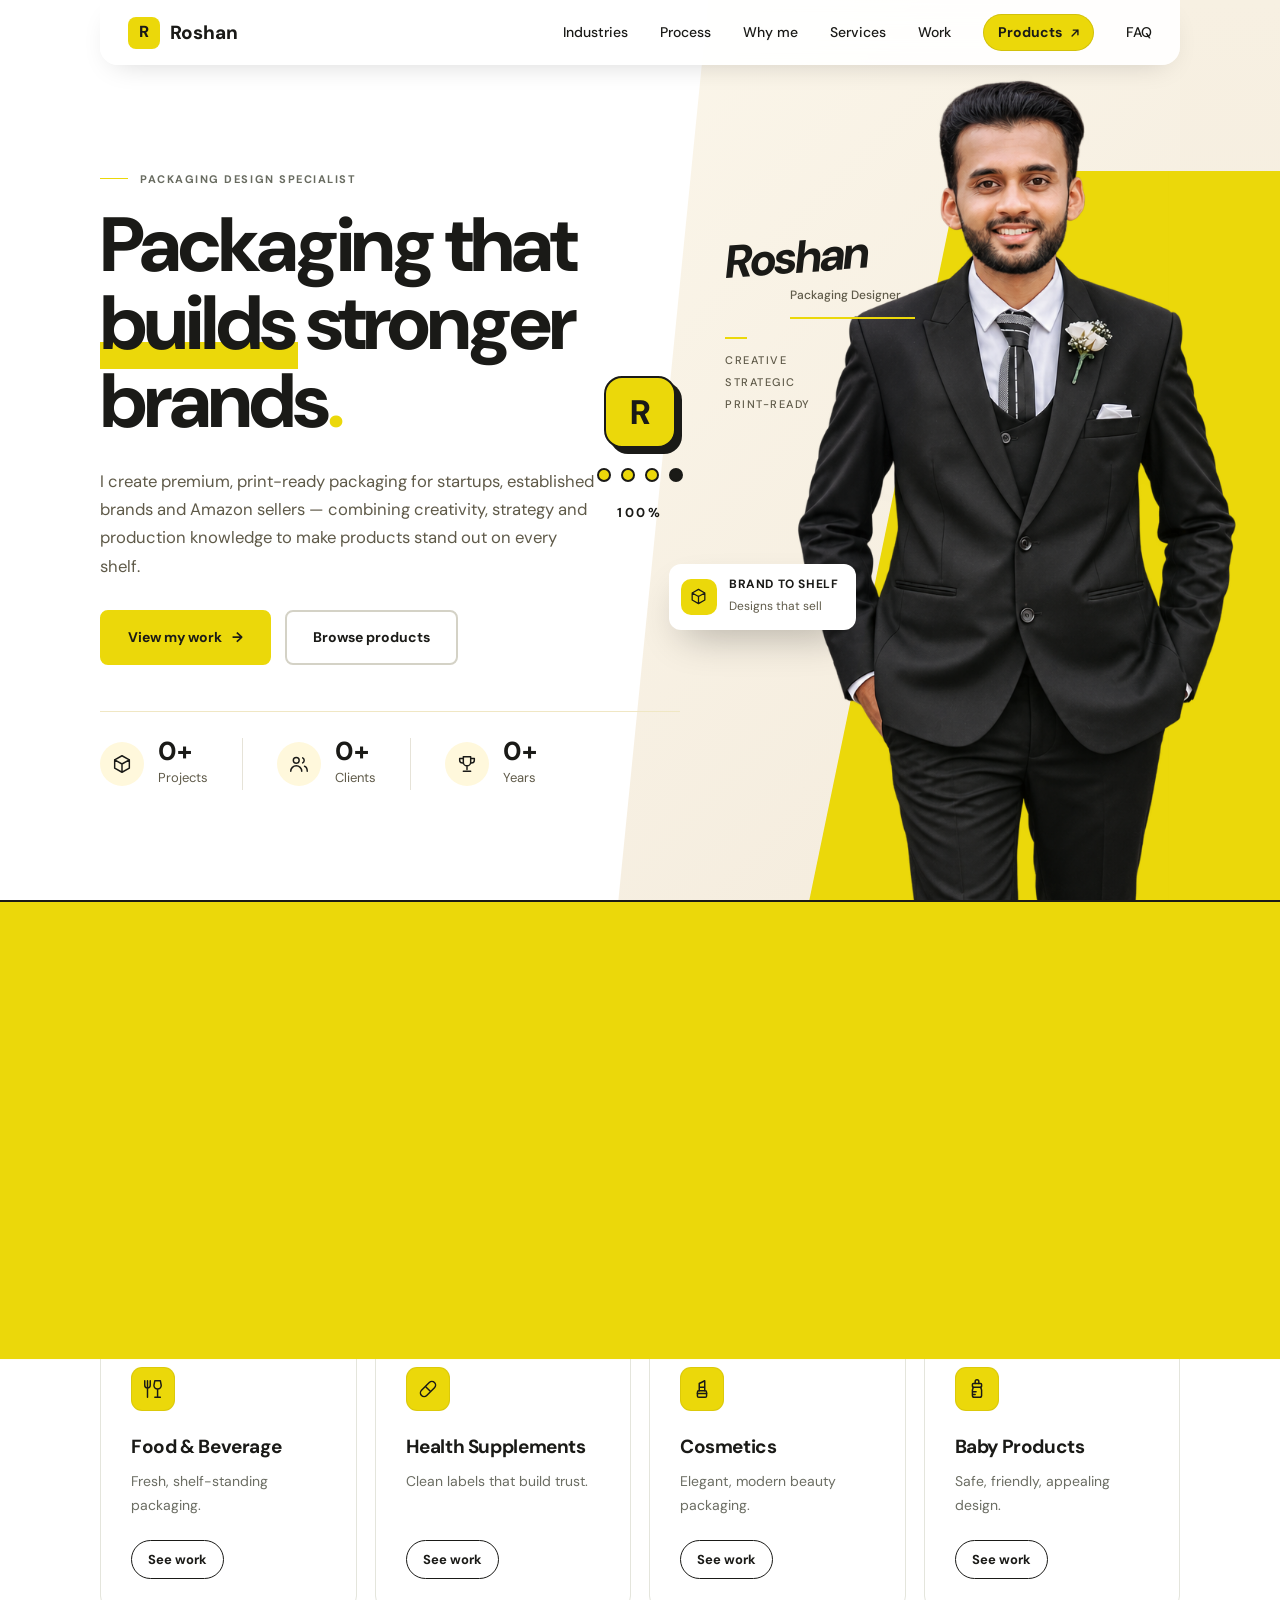
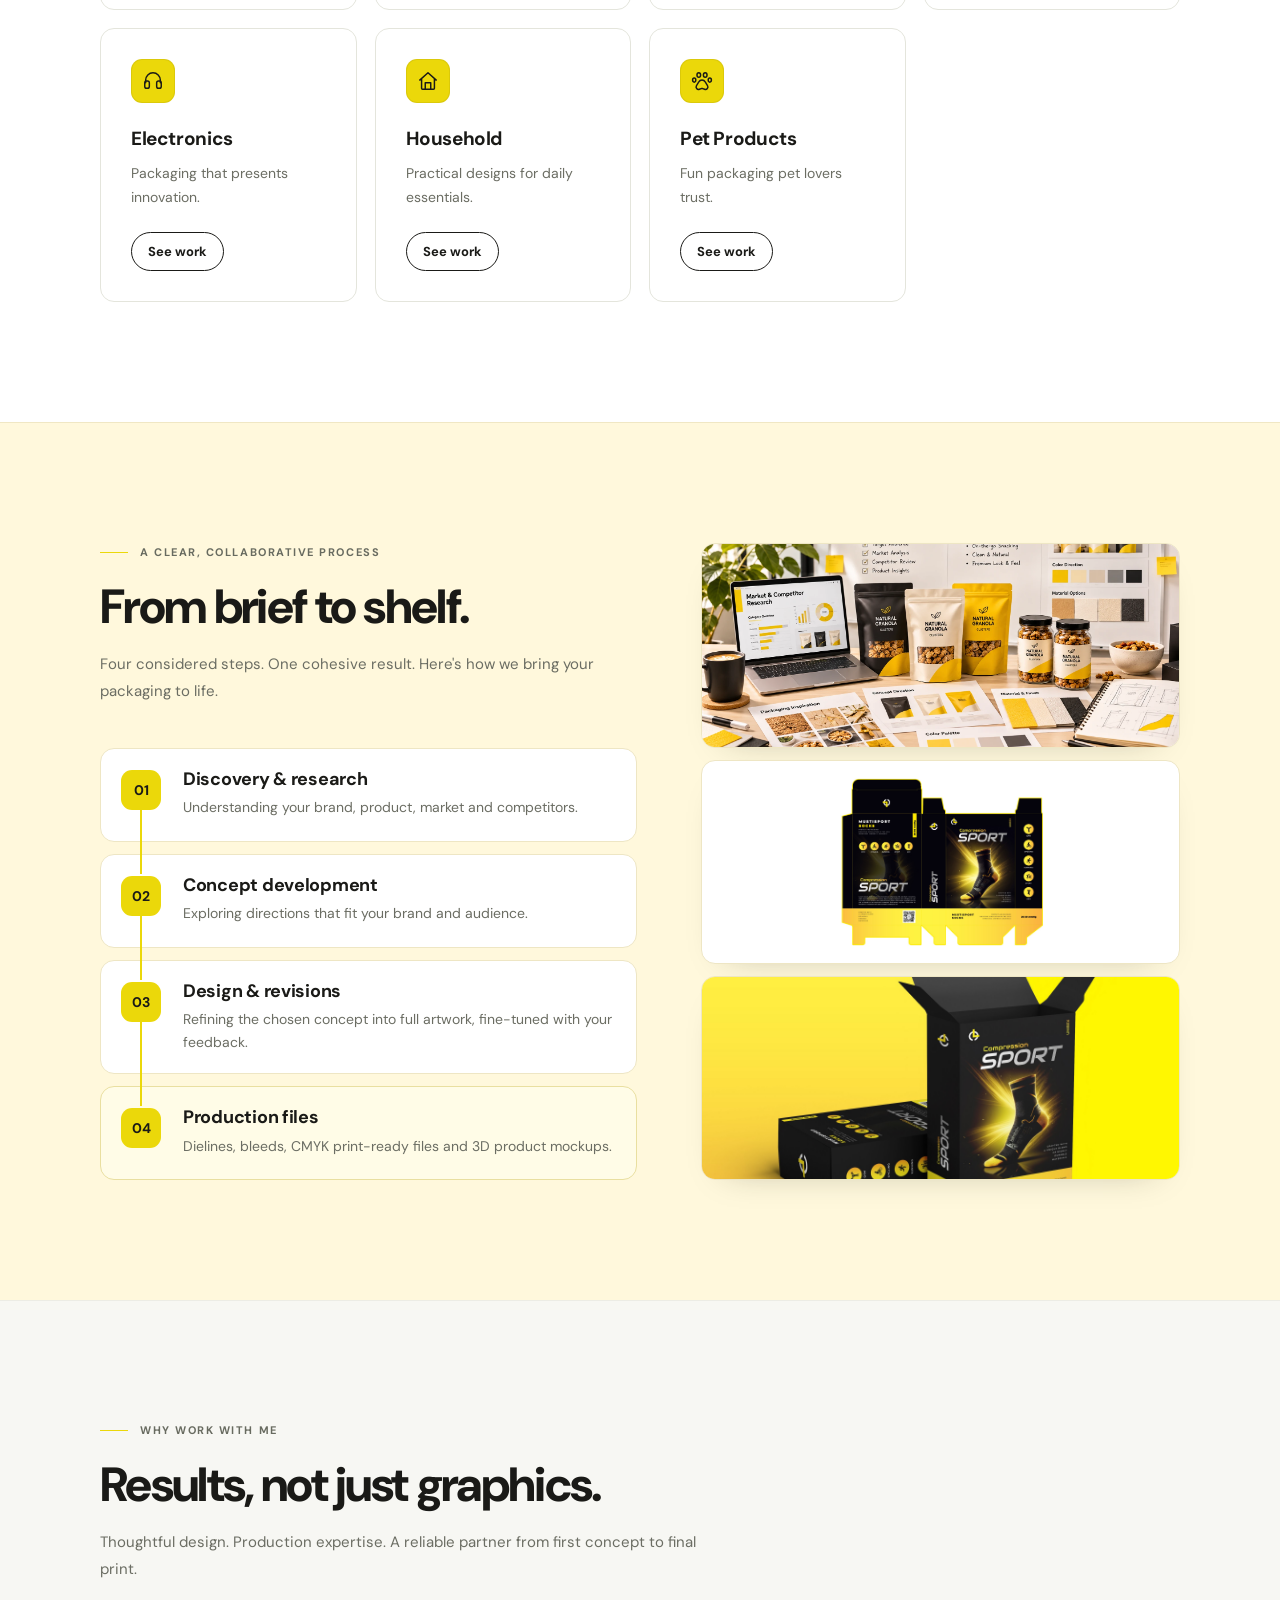
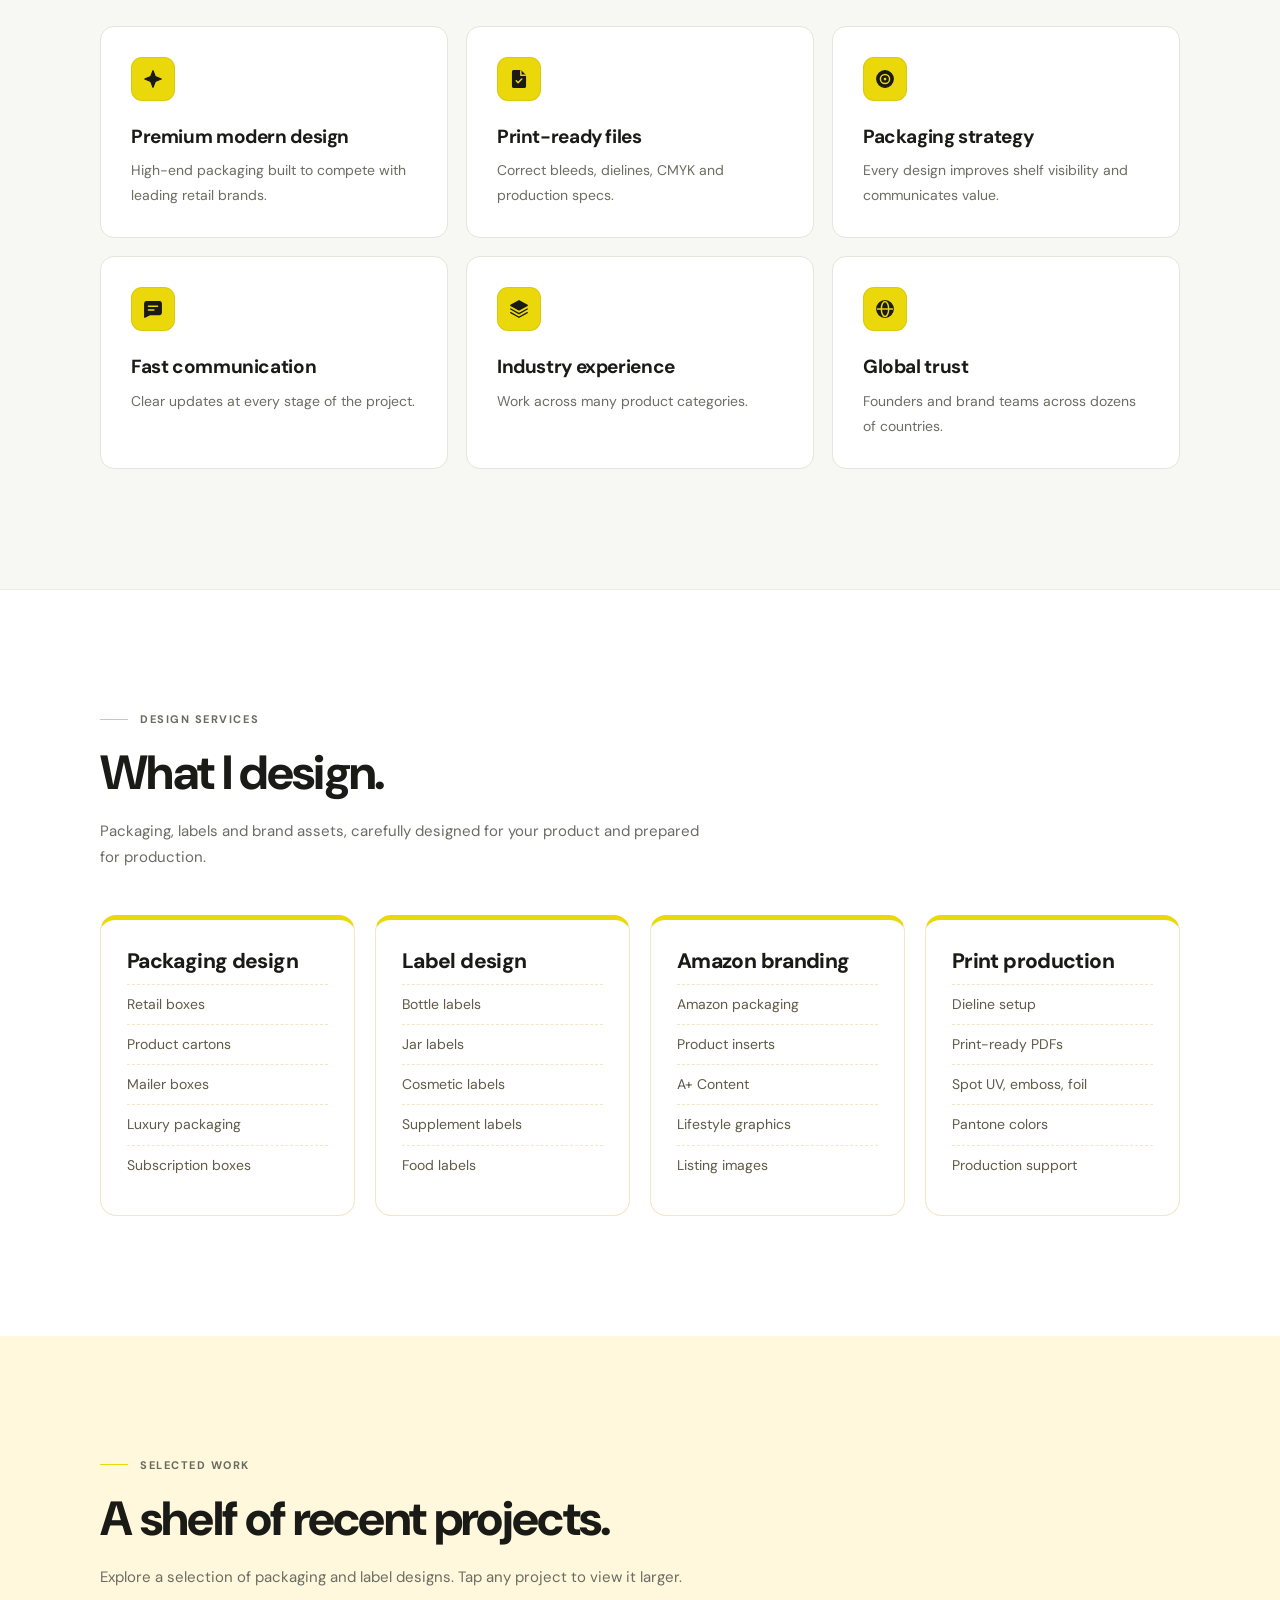
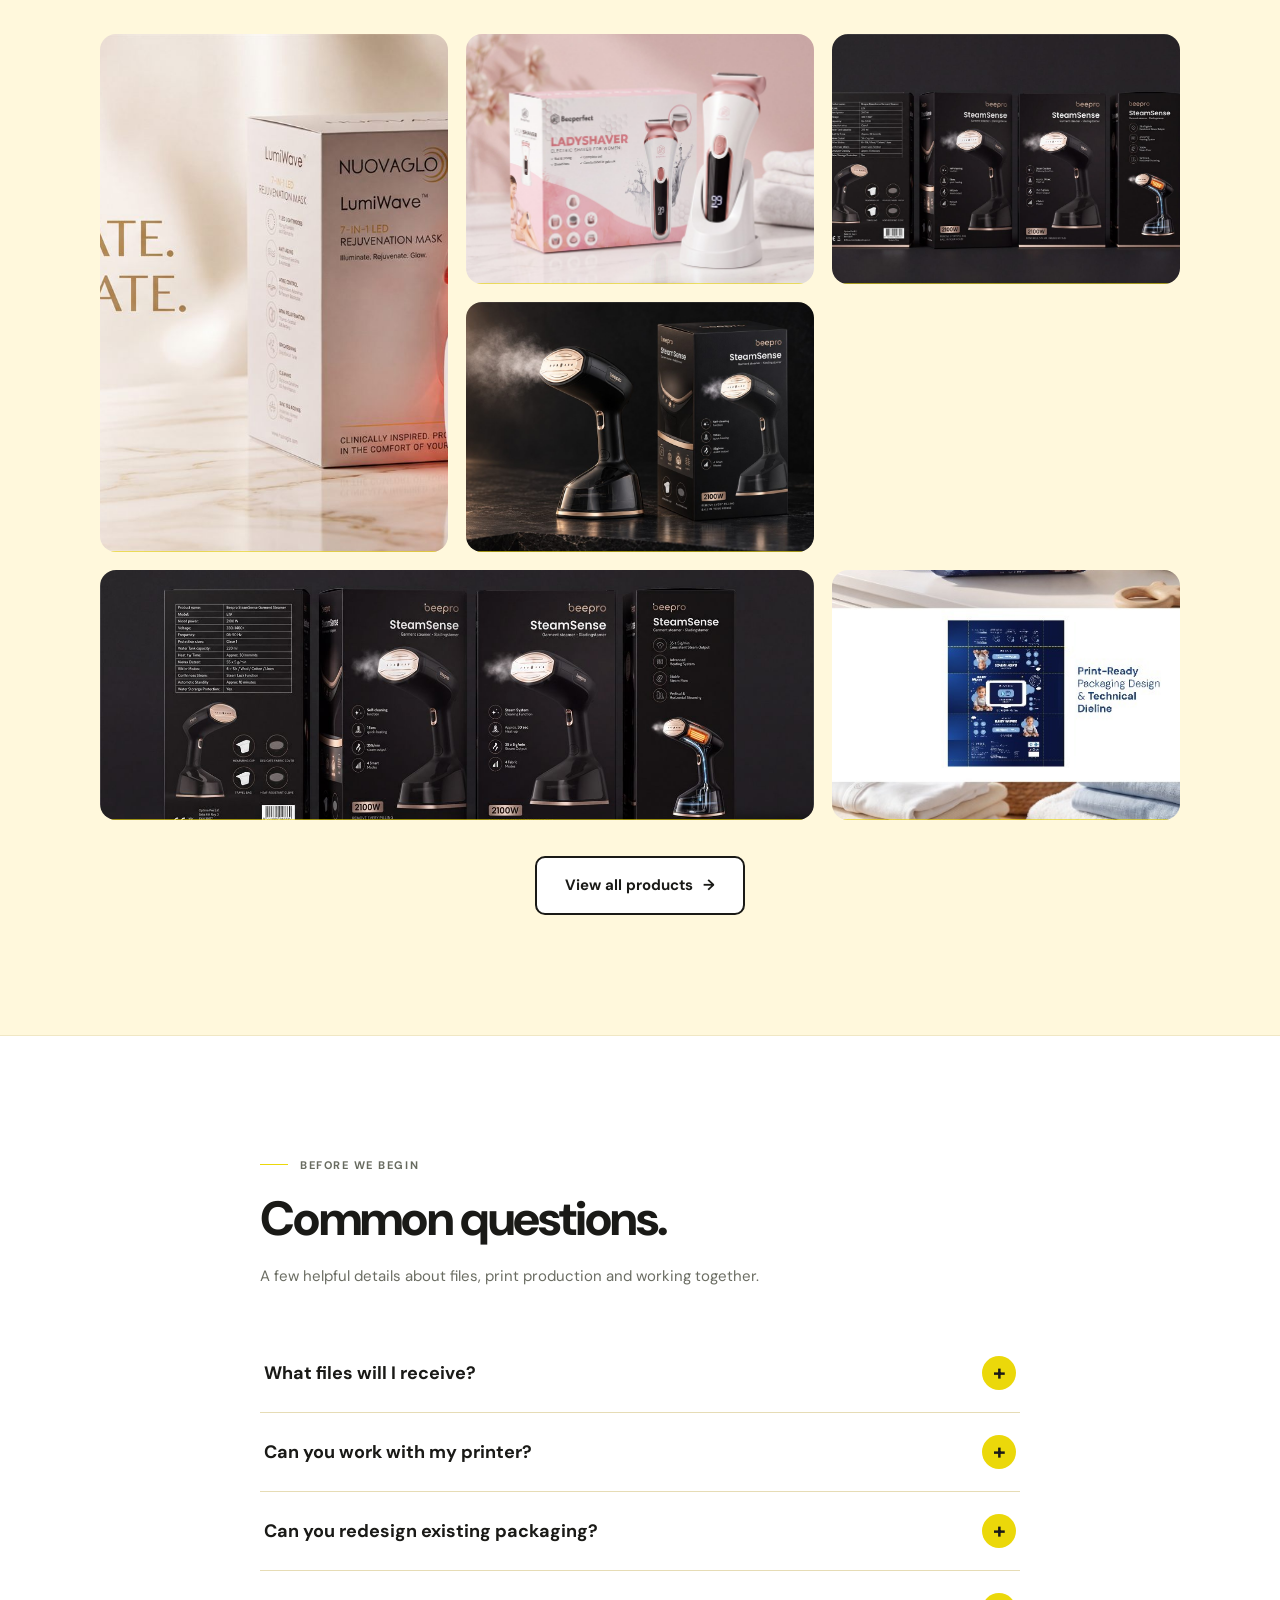
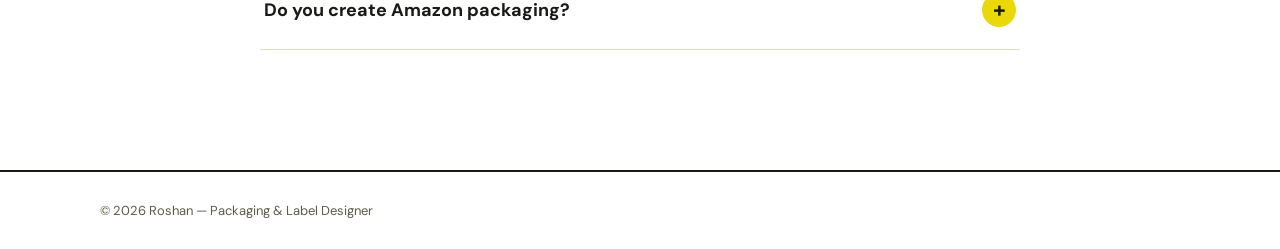
==== commit b2518e47: "Update process section images" ====
--- a/index.html
+++ b/index.html
@@ -114,10 +114,10 @@
         <li class="rv"><b>Production files</b><p>Dielines, bleeds, CMYK print-ready files and 3D product mockups.</p></li>
       </ol>
     </div>
-    <div class="proc-show rv" aria-label="K-VIBE baby wipes: from design draft to print-ready dieline to 3D product mockup">
-      <figure class="fit"><img loading="lazy" src="assets/process/step-draft.jpg?v=3" alt="Line-art draft of the K-VIBE baby wipes pack"><figcaption>Design draft</figcaption></figure>
-      <figure class="fit"><img loading="lazy" src="assets/process/step-dieline.jpg" alt="Print-ready K-VIBE dieline with technical layout"><figcaption>Print-ready dieline</figcaption></figure>
-      <figure><img loading="lazy" src="assets/process/step-final.jpg" alt="3D product mockup of the K-VIBE baby wipes pack"><figcaption>3D product mockup</figcaption></figure>
+    <div class="proc-show rv" aria-label="From discovery and research to print-ready dieline to finished 3D box mockup">
+      <figure><img loading="lazy" src="assets/process/step-research.webp" alt="Discovery and research board with market research, concept directions, colour palette and material samples"></figure>
+      <figure class="fit"><img loading="lazy" src="assets/process/step-socks-dieline.jpg" alt="Print-ready dieline for Compression Sport socks box"></figure>
+      <figure><img loading="lazy" src="assets/process/step-socks-mockup.jpg" alt="3D mockup of the Compression Sport socks box"></figure>
     </div>
   </div>
 </section>
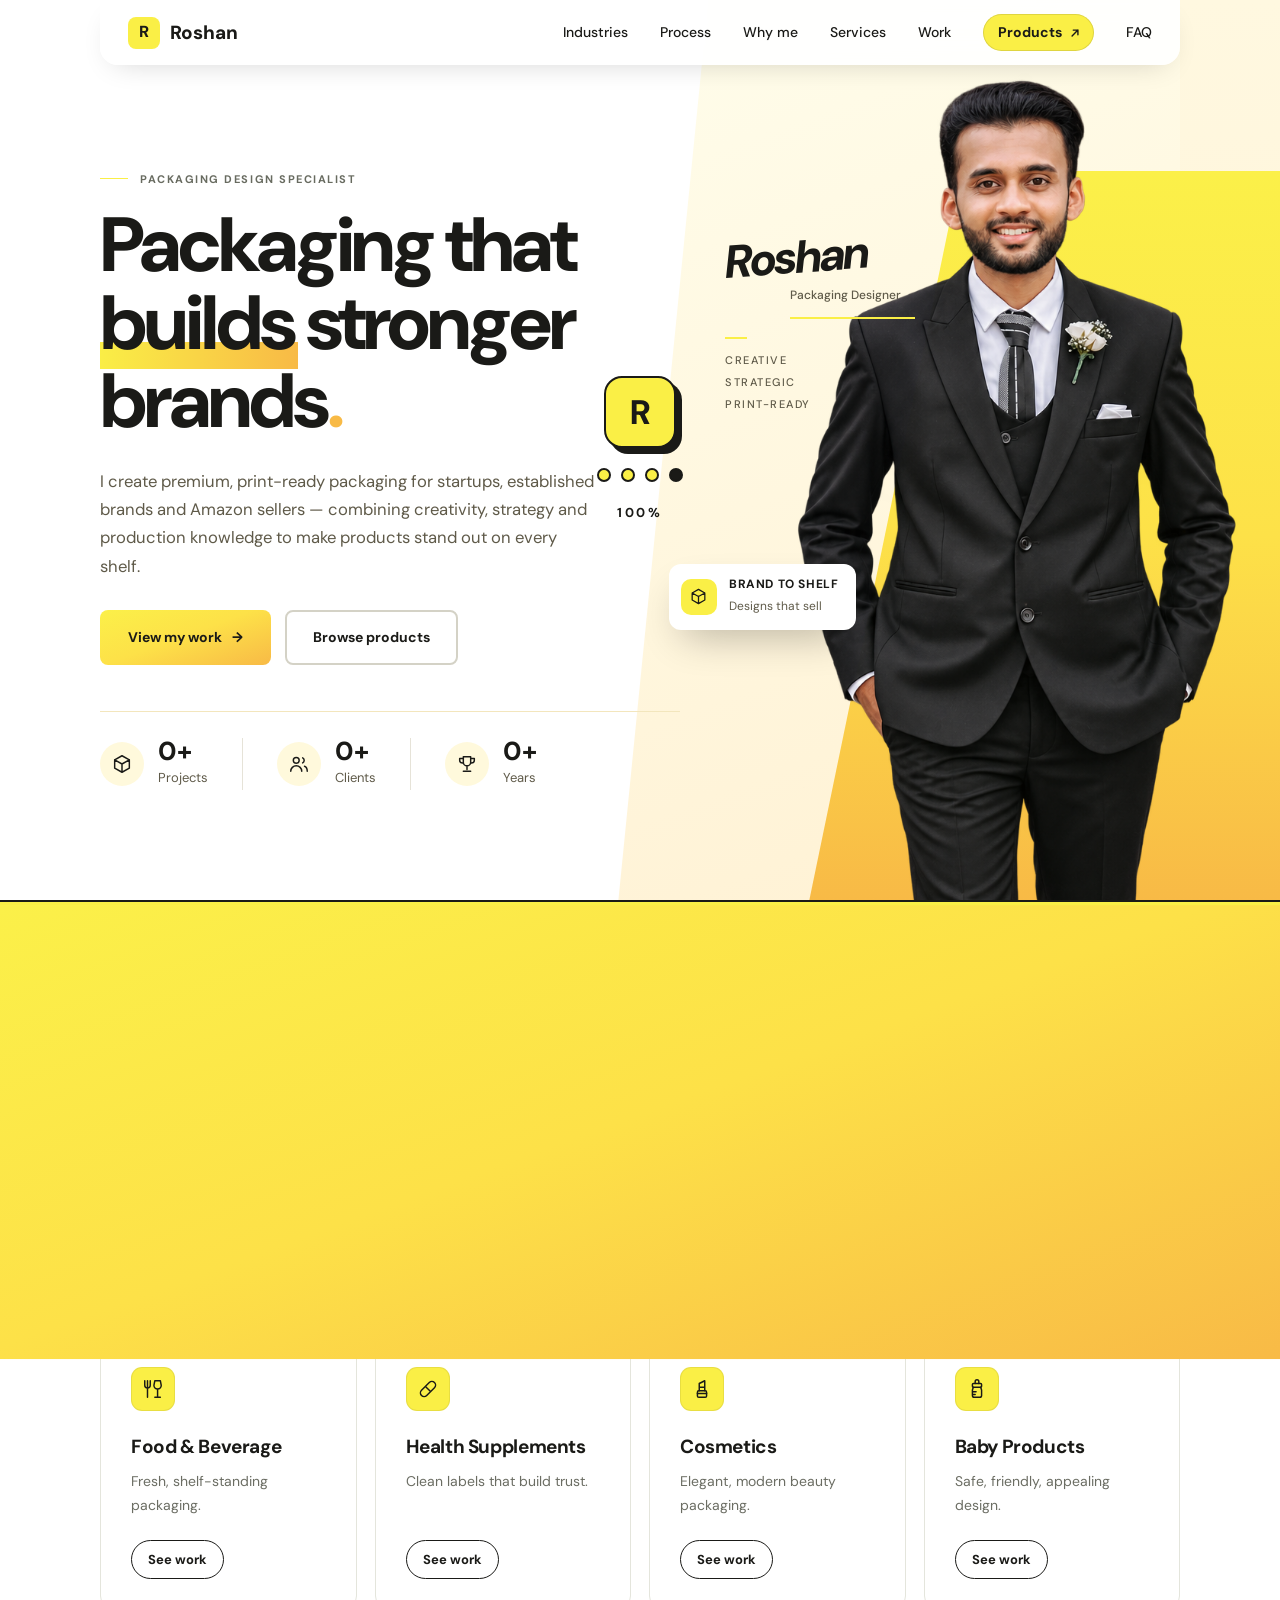
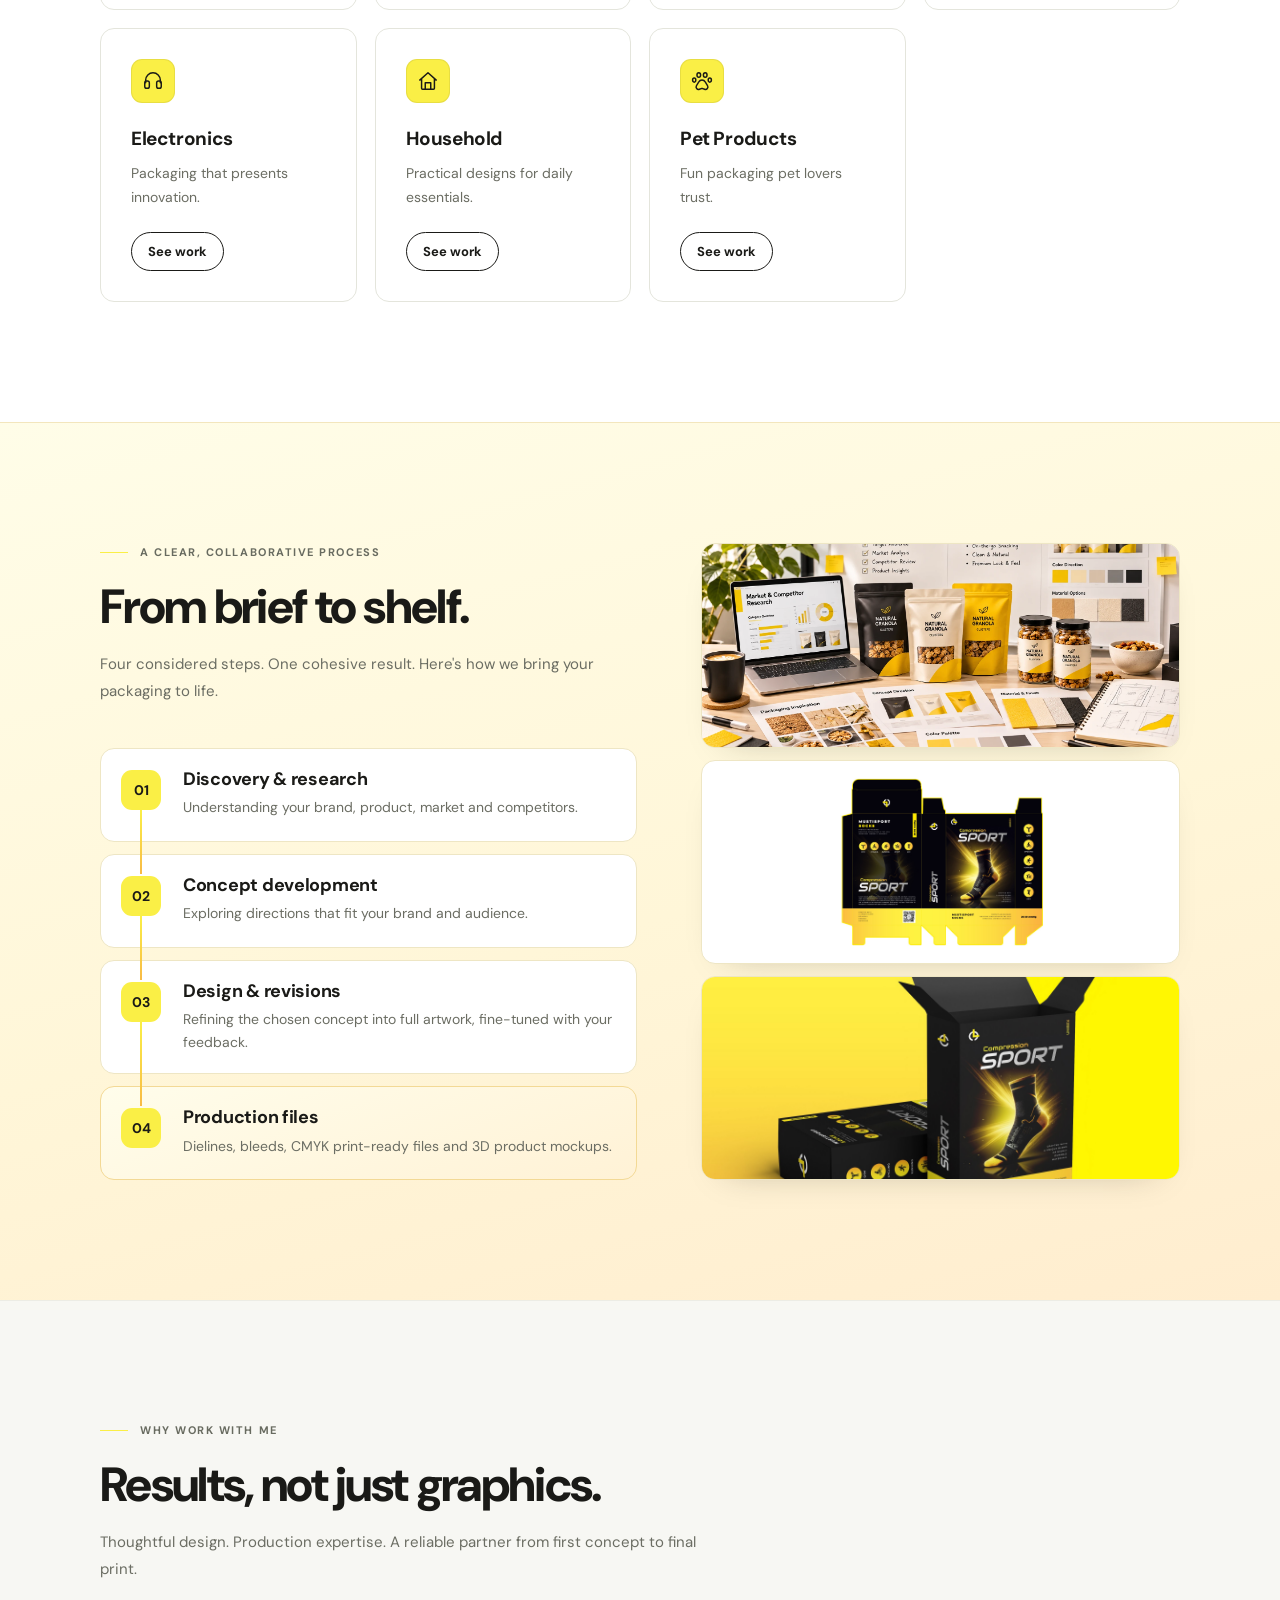
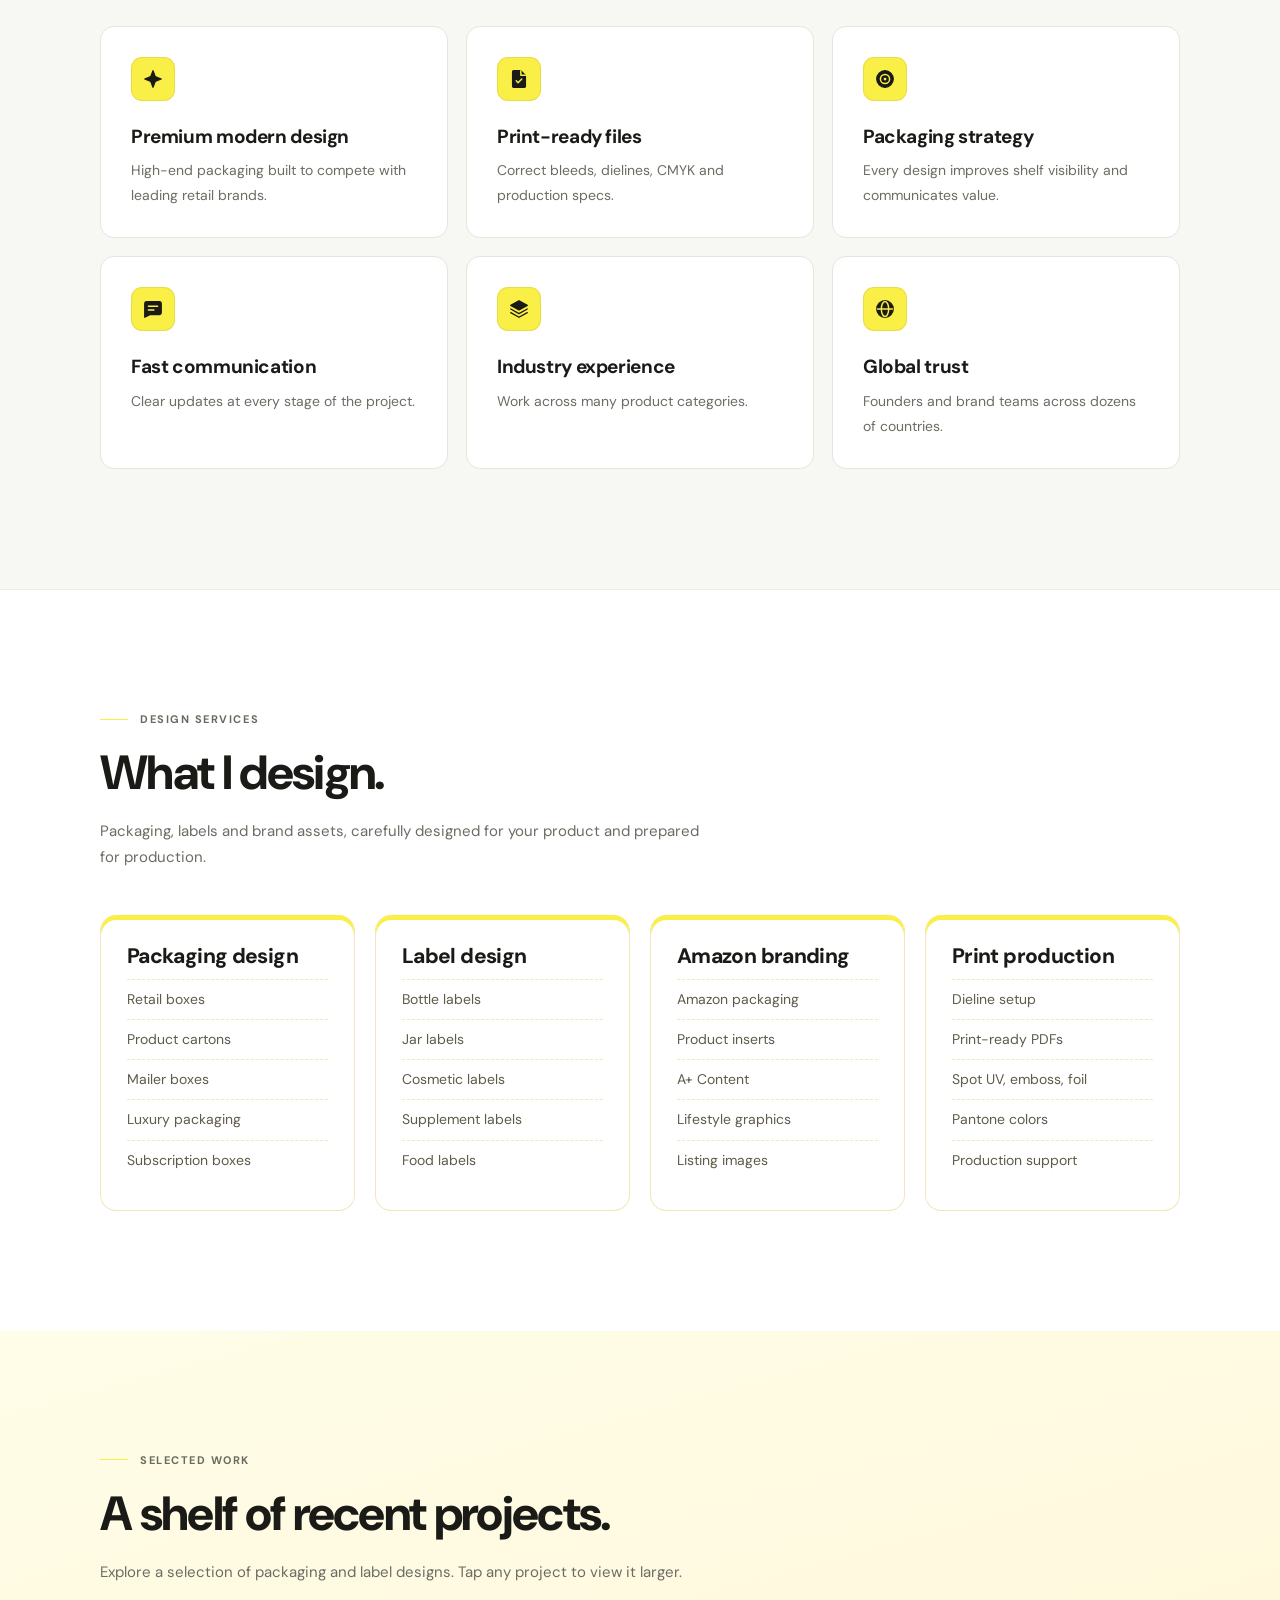
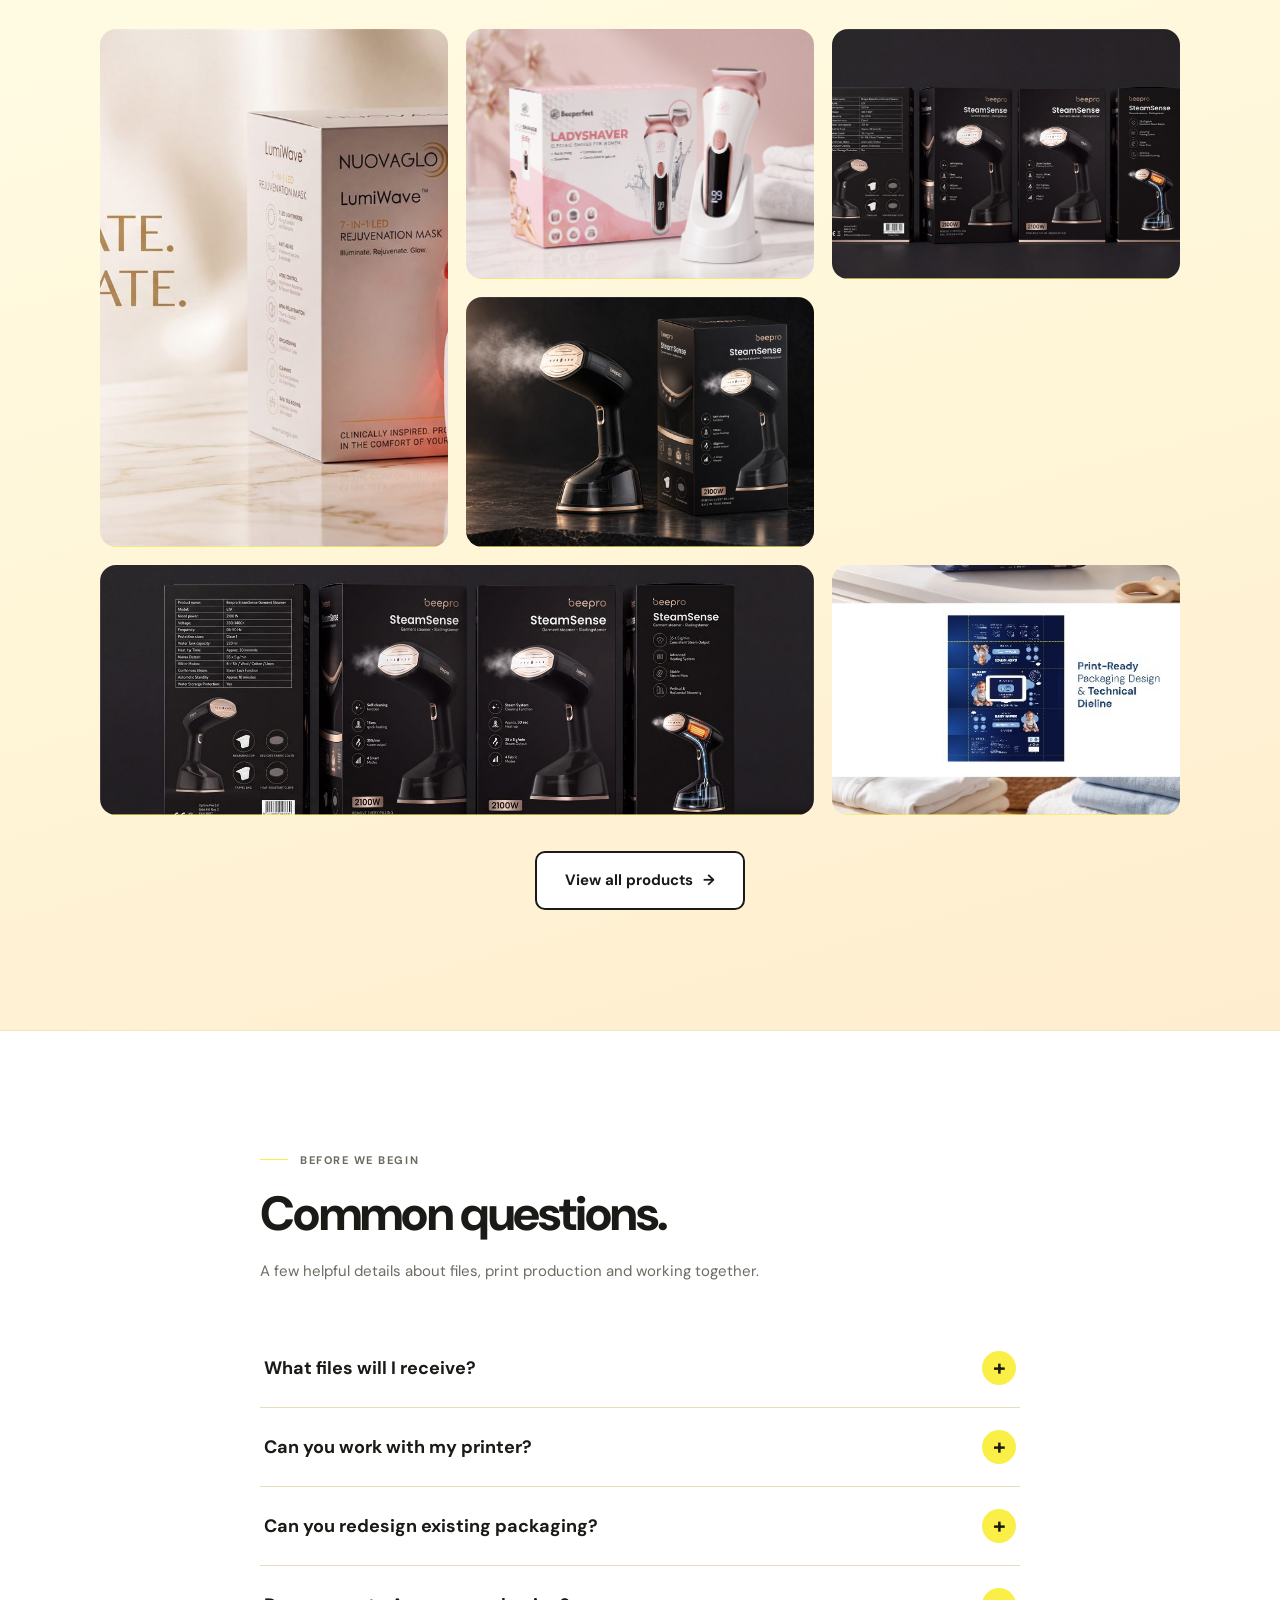
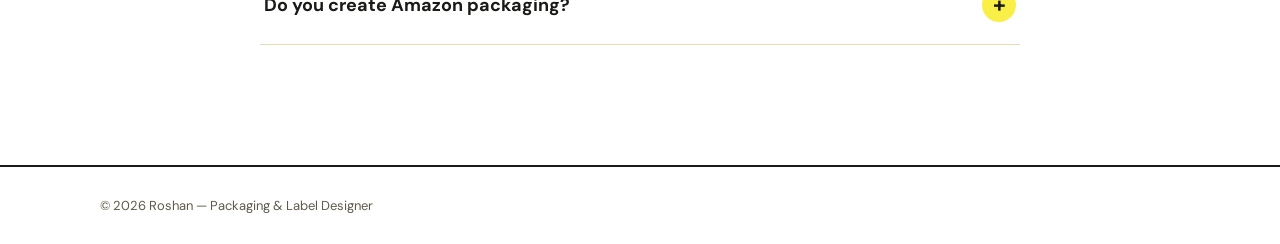
==== commit 25cfcb04: "Version CSS and JS links so updates show immediately" ====
--- a/index.html
+++ b/index.html
@@ -9,7 +9,7 @@
 <link rel="preconnect" href="https://fonts.googleapis.com">
 <link rel="preconnect" href="https://fonts.gstatic.com" crossorigin>
 <link href="https://fonts.googleapis.com/css2?family=DM+Sans:ital,opsz,wght@0,9..40,400;0,9..40,500;0,9..40,700;0,9..40,800;1,9..40,500&display=swap" rel="stylesheet">
-<link rel="stylesheet" href="style.css">
+<link rel="stylesheet" href="style.css?v=202611161258">
 </head>
 <body class="loading">
 
@@ -191,6 +191,6 @@
   </div>
 </div>
 
-<script src="main.js"></script>
+<script src="main.js?v=202611161258"></script>
 </body>
 </html>
--- a/style.css
+++ b/style.css
@@ -1,5 +1,13 @@
 :root{
-  --paper:#fff;--ink:#1a1a17;--soft:#5f5a49;--yellow:#ebd80a;--pale:#fff8dc;--pale2:#fff1b8;--line:#f0e7c4;
+  --paper:#fff;--ink:#1a1a17;--soft:#5f5a49;--yellow:#faef46;--pale:#fff9dc;--pale2:#fff3c4;--line:#f3e6bd;
+  /* theme, taken from the packaging shot background:
+     --yellow = the flat lemon panel (small accents)
+     --grad   = the lemon-to-amber side (large surfaces) */
+  --amber:#f8ba46;
+  --grad:linear-gradient(160deg,#fbf049 0%,#fde148 48%,#f8ba46 100%);
+  --grad-v:linear-gradient(180deg,#fbf049 0%,#fde148 50%,#f8ba46 100%);
+  --grad-h:linear-gradient(90deg,#fbf049 0%,#fde148 50%,#f8ba46 100%);
+  --wash:linear-gradient(165deg,#fffde8 0%,#fff6d8 55%,#ffedcf 100%);
   --sans:'DM Sans',system-ui,-apple-system,'Segoe UI',sans-serif;
   --ease:cubic-bezier(.22,.68,0,1);--out:cubic-bezier(.16,1,.3,1);
 }
@@ -413,3 +421,34 @@
   *,*::before,*::after{animation-duration:.01ms!important;animation-iteration-count:1!important;transition-duration:.01ms!important;transition-delay:0s!important}
   html{scroll-behavior:auto}
 }
+
+/* ===== Theme: flat lemon yellow + lemon-to-amber gradient (from the packaging shot) =====
+   Small accents use the flat --yellow; large surfaces and primary buttons use --grad. */
+::selection{background:var(--yellow)}
+
+/* gradient: large surfaces + primary actions */
+.btn:not(.ghost){background:var(--grad);border-color:transparent;background-origin:border-box}
+.btn:not(.ghost):hover{box-shadow:0 14px 28px -12px rgba(248,186,70,.9)}
+.btn.ghost:hover{background:var(--ink)}
+.pane.b,.sec.dark{background:var(--grad)}
+#progress{background:var(--grad-h)}
+.hero-visual{background:linear-gradient(160deg,#fffdeb,#fff1d3)}
+@media(min-width:1001px){.hero-visual::before{background:linear-gradient(#fff8e0,#fff1d3)}}
+.slab,.hero-visual::after{background:var(--grad-v)}
+.marquee{background:var(--yellow)}
+.sec.tint,#process{background:var(--wash)}
+#process .steps li:not(:last-child)::after{background:linear-gradient(180deg,var(--yellow),var(--amber))}
+#process .steps li:last-child{background:linear-gradient(160deg,#fffdeb,#fff2d6);border-color:#f3d995}
+.hero h1 em::before{background:linear-gradient(90deg,var(--yellow),var(--amber))}
+.hero h1 b{color:var(--amber)}
+
+/* flat lemon yellow: small accents */
+.pre-logo i,.cmyk i,.logo i,#totop,.q button::after,.work figcaption,nav a.nav-page,
+#industries .ic,#why .benefit-icon,#process .steps li::before,.x:hover{background:var(--yellow)}
+nav a.nav-page:hover,nav a.nav-page.on{background:var(--ink)}
+nav a:not(.btn)::after,.eyebrow span,.section-eyebrow::before{background:var(--yellow)}
+#why .benefit-icon .icon-detail{stroke:var(--yellow)}
+#why .benefit-icon .icon-cutout{fill:var(--yellow)}
+.svc{border-top:0;box-shadow:inset 0 5px 0 0 var(--yellow)}
+.svc:hover{box-shadow:inset 0 5px 0 0 var(--yellow),0 24px 44px -22px rgba(248,186,70,.6)}
+.card:hover{border-color:#f5d860;box-shadow:0 22px 40px -20px rgba(248,186,70,.55)}
